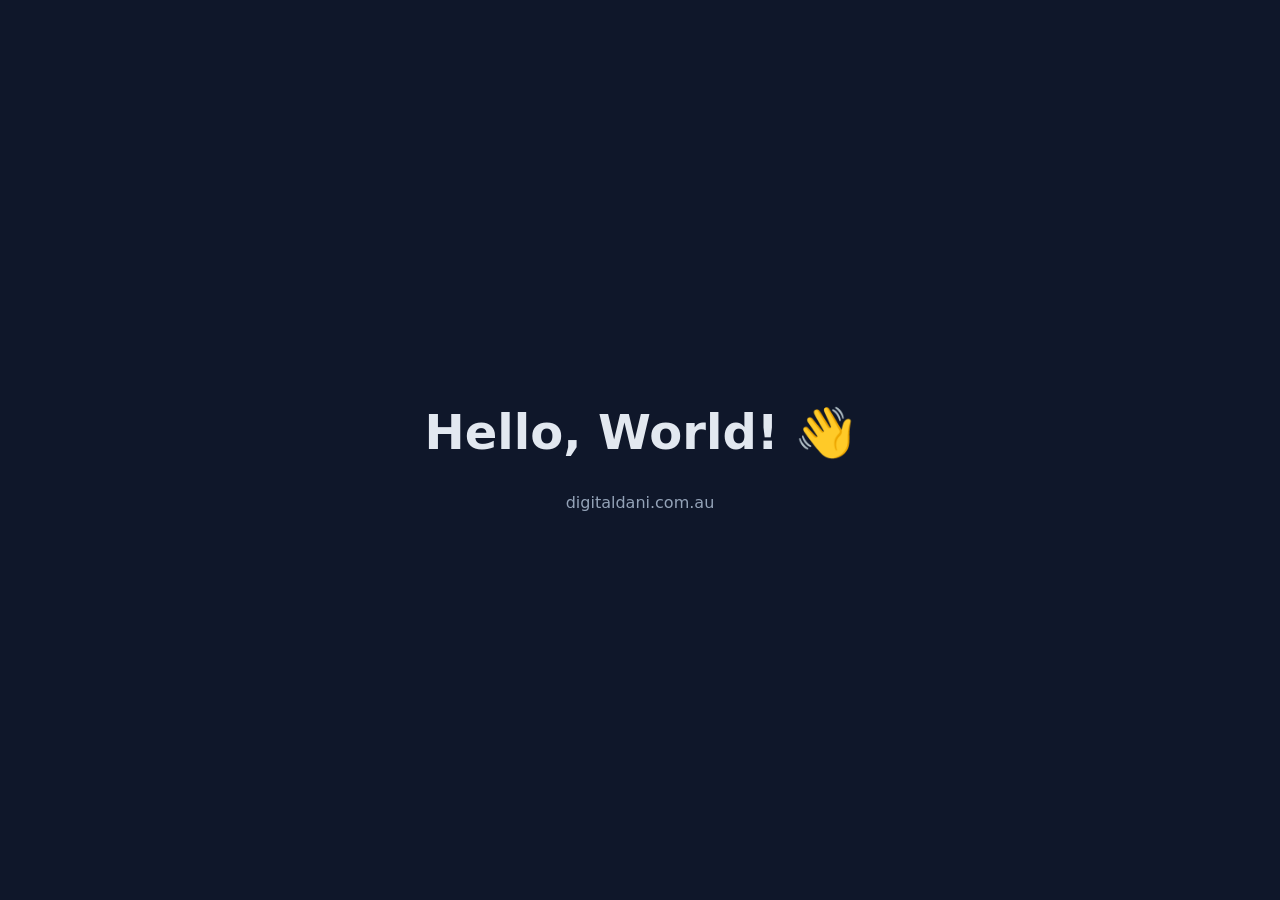
==== index.html @ 33b0941a "Add hello world landing page" ====
<!DOCTYPE html>
<html lang="en">
<head>
  <meta charset="UTF-8">
  <meta name="viewport" content="width=device-width, initial-scale=1.0">
  <title>Digital Dani</title>
  <style>
    body {
      margin: 0;
      min-height: 100vh;
      display: flex;
      align-items: center;
      justify-content: center;
      font-family: system-ui, sans-serif;
      background: #0f172a;
      color: #e2e8f0;
    }
    h1 { font-size: 3rem; }
    p { color: #94a3b8; }
  </style>
</head>
<body>
  <main style="text-align:center;">
    <h1>Hello, World! 👋</h1>
    <p>digitaldani.com.au</p>
  </main>
</body>
</html>
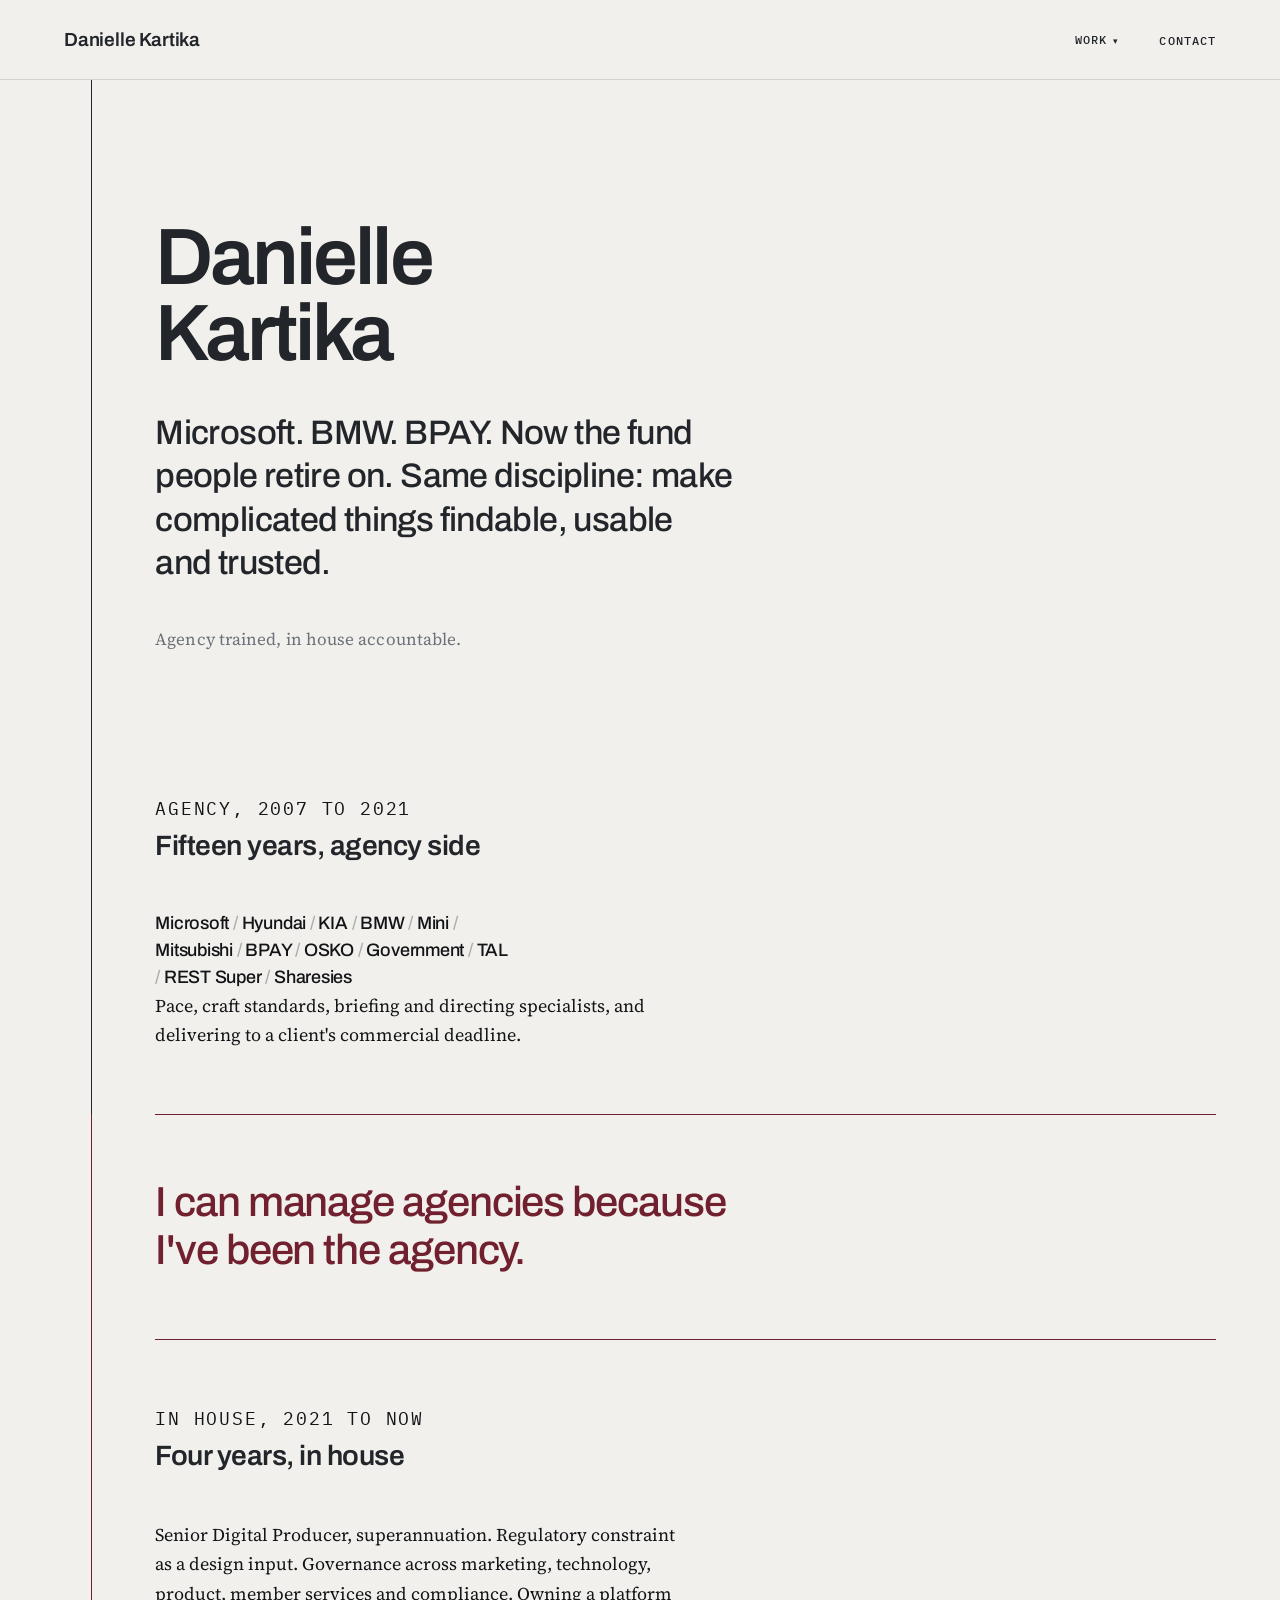
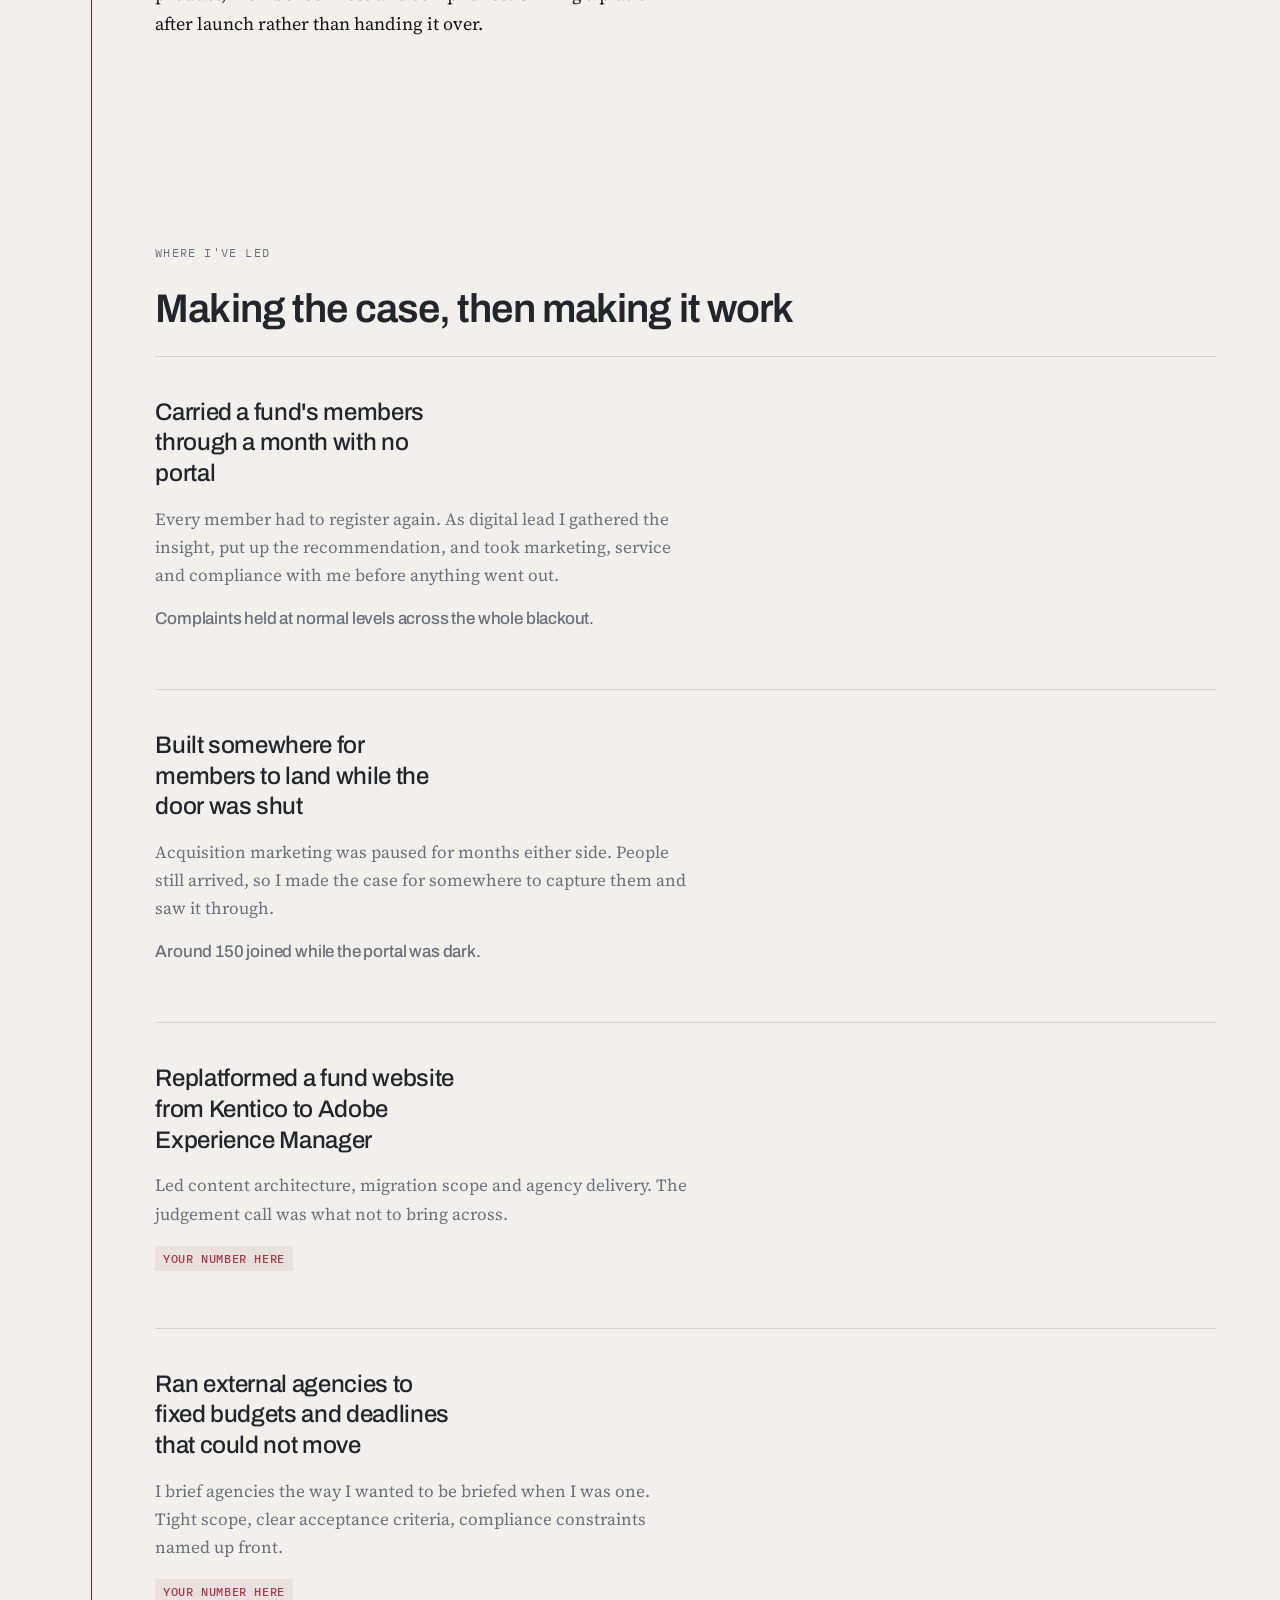
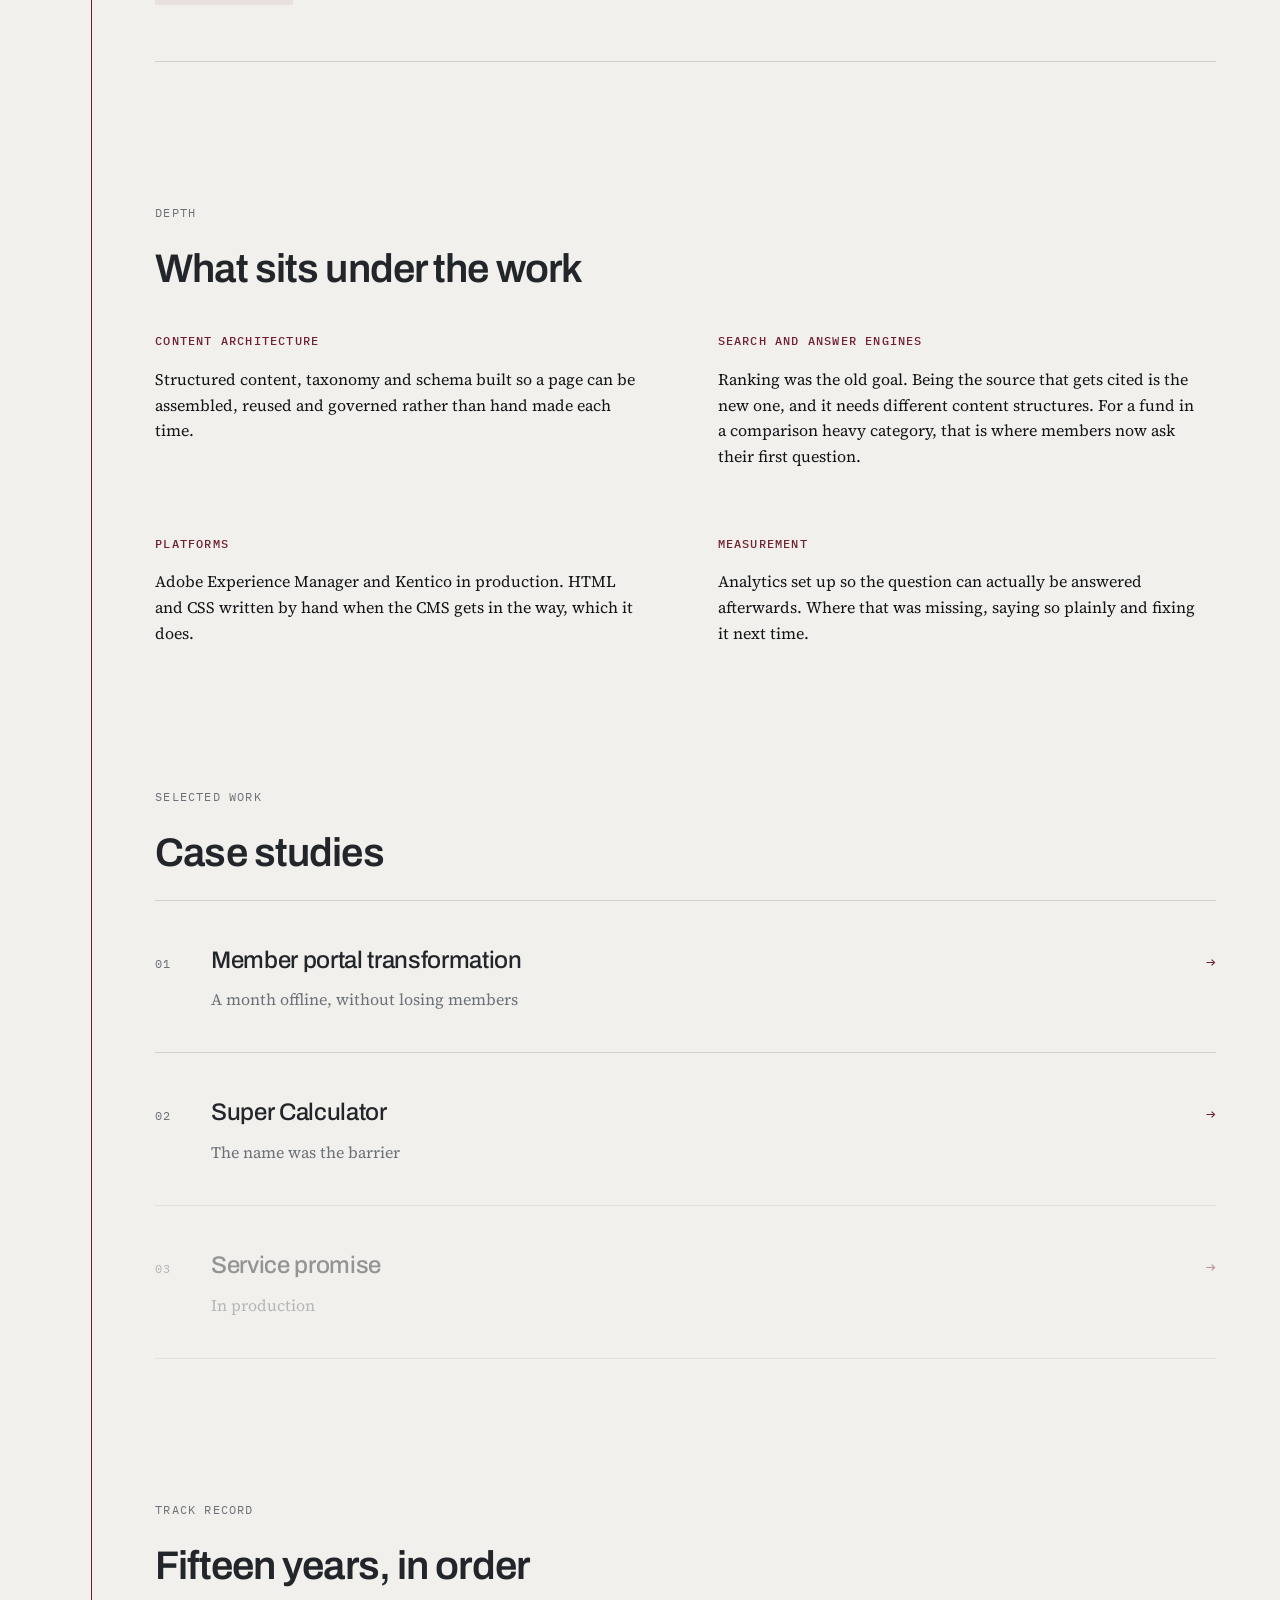
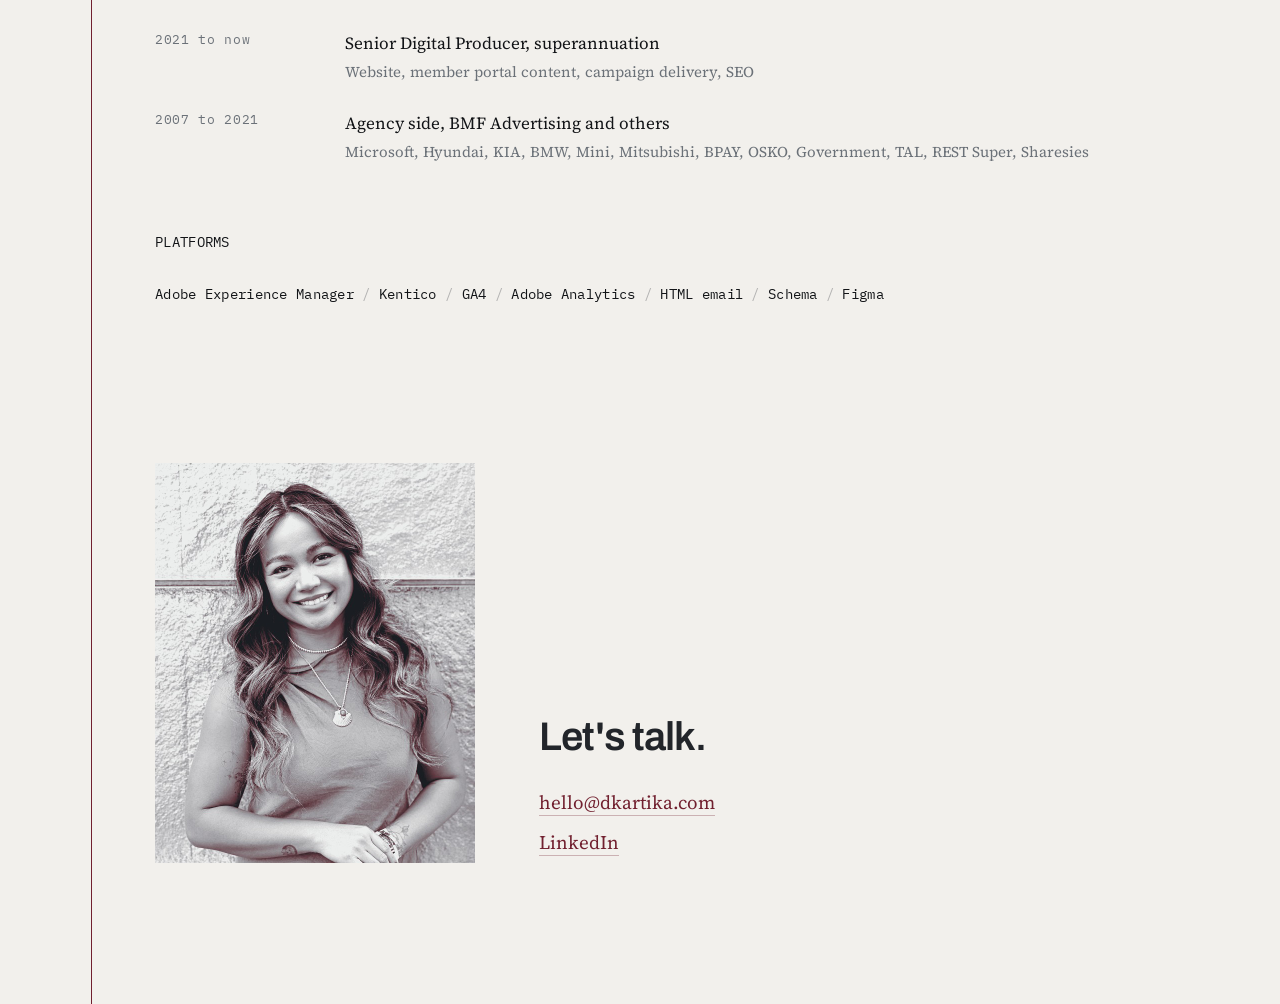
==== commit b9c4d86e: "Add portfolio homepage and Super Calculator case study" ====
--- a/index.html
+++ b/index.html
@@ -1,28 +1,186 @@
 <!DOCTYPE html>
-<html lang="en">
+<html lang="en-AU">
 <head>
-  <meta charset="UTF-8">
-  <meta name="viewport" content="width=device-width, initial-scale=1.0">
-  <title>Digital Dani</title>
-  <style>
-    body {
-      margin: 0;
-      min-height: 100vh;
-      display: flex;
-      align-items: center;
-      justify-content: center;
-      font-family: system-ui, sans-serif;
-      background: #0f172a;
-      color: #e2e8f0;
-    }
-    h1 { font-size: 3rem; }
-    p { color: #94a3b8; }
-  </style>
+<meta charset="utf-8">
+<meta name="viewport" content="width=device-width, initial-scale=1">
+<title>Danielle Kartika, Digital Product and Experience</title>
+<meta name="description" content="Fifteen years agency side for global brands. Four years in house inside a regulated superannuation fund.">
+<link rel="preconnect" href="https://fonts.googleapis.com">
+<link rel="preconnect" href="https://fonts.gstatic.com" crossorigin>
+<link href="https://fonts.googleapis.com/css2?family=Archivo:wght@400;500;600&family=Source+Serif+4:opsz,wght@8..60,400;8..60,600&family=IBM+Plex+Mono:wght@400;500&display=swap" rel="stylesheet">
+<link rel="stylesheet" href="styles.css">
 </head>
 <body>
-  <main style="text-align:center;">
-    <h1>Hello, World! 👋</h1>
-    <p>digitaldani.com.au</p>
-  </main>
+<a class="skip" href="#main">Skip to content</a>
+
+<header>
+  <div class="hdr">
+    <a class="wordmark" href="/">Danielle Kartika</a>
+    <nav aria-label="Main">
+      <ul>
+        <li class="menu-wrap">
+          <button class="navbtn" id="workbtn" aria-expanded="false" aria-controls="workmenu">Work</button>
+          <ul class="menu" id="workmenu" aria-labelledby="workbtn">
+            <li><a href="#">Member portal transformation<small>A month offline</small></a></li>
+            <li><a href="calculator.html">Super Calculator<small>Case study</small></a></li>
+          </ul>
+        </li>
+        <li><a class="navlink" href="#contact">Contact</a></li>
+      </ul>
+    </nav>
+  </div>
+</header>
+
+<main id="main">
+<div class="wrap">
+  <div class="spine" aria-hidden="true"></div>
+
+  <!-- HERO -->
+  <section id="hero" style="padding-top:clamp(64px,11vw,140px)">
+    <div class="col">
+      <h1>Danielle<br>Kartika</h1>
+      <p class="thesis">Microsoft. BMW. BPAY. Now the fund people retire on. Same discipline: make complicated things findable, usable and trusted.</p>
+      <p class="sub">Agency trained, in house accountable.</p>
+    </div>
+  </section>
+
+  <!-- CREDENTIAL -->
+  <section>
+    <div class="col">
+      <div class="band">
+        <p class="eyebrow">Agency, 2007 to 2021</p>
+        <h3>Fifteen years, agency side</h3>
+        <p class="brands">Microsoft <span>/</span> Hyundai <span>/</span> KIA <span>/</span> BMW <span>/</span> Mini <span>/</span> Mitsubishi <span>/</span> BPAY <span>/</span> OSKO <span>/</span> Government <span>/</span> TAL <span>/</span> REST Super <span>/</span> Sharesies</p>
+        <p>Pace, craft standards, briefing and directing specialists, and delivering to a client's commercial deadline.</p>
+      </div>
+
+      <div class="pivot" id="pivot">
+        <p>I can manage agencies because I've been the agency.</p>
+      </div>
+
+      <div class="band">
+        <p class="eyebrow">In house, 2021 to now</p>
+        <h3>Four years, in house</h3>
+        <p>Senior Digital Producer, superannuation. Regulatory constraint as a design input. Governance across marketing, technology, product, member services and compliance. Owning a platform after launch rather than handing it over.</p>
+      </div>
+    </div>
+  </section>
+
+  <!-- OWNED -->
+  <section>
+    <div class="col">
+      <p class="eyebrow">Where I've led</p>
+      <h2>Making the case, then making it work</h2>
+
+      <div class="owned-item">
+        <h3>Carried a fund's members through a month with no portal</h3>
+        <p>Every member had to register again. As digital lead I gathered the insight, put up the recommendation, and took marketing, service and compliance with me before anything went out.</p>
+        <p class="outcome">Complaints held at normal levels across the whole blackout.</p>
+      </div>
+
+      <div class="owned-item">
+        <h3>Built somewhere for members to land while the door was shut</h3>
+        <p>Acquisition marketing was paused for months either side. People still arrived, so I made the case for somewhere to capture them and saw it through.</p>
+        <p class="outcome">Around 150 joined while the portal was dark.</p>
+      </div>
+
+      <div class="owned-item">
+        <h3>Replatformed a fund website from Kentico to Adobe Experience Manager</h3>
+        <p>Led content architecture, migration scope and agency delivery. The judgement call was what not to bring across.</p>
+        <p class="outcome"><span class="todo">Your number here</span></p>
+      </div>
+
+      <div class="owned-item">
+        <h3>Ran external agencies to fixed budgets and deadlines that could not move</h3>
+        <p>I brief agencies the way I wanted to be briefed when I was one. Tight scope, clear acceptance criteria, compliance constraints named up front.</p>
+        <p class="outcome"><span class="todo">Your number here</span></p>
+      </div>
+    </div>
+  </section>
+
+  <!-- DEPTH -->
+  <section>
+    <div class="col">
+      <p class="eyebrow">Depth</p>
+      <h2>What sits under the work</h2>
+      <div class="depth">
+        <div>
+          <h3>Content architecture</h3>
+          <p>Structured content, taxonomy and schema built so a page can be assembled, reused and governed rather than hand made each time.</p>
+        </div>
+        <div>
+          <h3>Search and answer engines</h3>
+          <p>Ranking was the old goal. Being the source that gets cited is the new one, and it needs different content structures. For a fund in a comparison heavy category, that is where members now ask their first question.</p>
+        </div>
+        <div>
+          <h3>Platforms</h3>
+          <p>Adobe Experience Manager and Kentico in production. HTML and CSS written by hand when the CMS gets in the way, which it does.</p>
+        </div>
+        <div>
+          <h3>Measurement</h3>
+          <p>Analytics set up so the question can actually be answered afterwards. Where that was missing, saying so plainly and fixing it next time.</p>
+        </div>
+      </div>
+    </div>
+  </section>
+
+  <!-- WORK -->
+  <section>
+    <div class="col">
+      <p class="eyebrow">Selected work</p>
+      <h2>Case studies</h2>
+      <a class="work-row" href="#">
+        <span class="n">01</span>
+        <span class="t"><strong>Member portal transformation</strong><em>A month offline, without losing members</em></span>
+        <span class="arw">&rarr;</span>
+      </a>
+      <a class="work-row" href="calculator.html">
+        <span class="n">02</span>
+        <span class="t"><strong>Super Calculator</strong><em>The name was the barrier</em></span>
+        <span class="arw">&rarr;</span>
+      </a>
+      <a class="work-row soon" href="#">
+        <span class="n">03</span>
+        <span class="t"><strong>Service promise</strong><em>In production</em></span>
+        <span class="arw">&rarr;</span>
+      </a>
+    </div>
+  </section>
+
+  <!-- RECORD -->
+  <section>
+    <div class="col">
+      <p class="eyebrow">Track record</p>
+      <h2>Fifteen years, in order</h2>
+      <dl class="rec">
+        <dt>2021 to now</dt>
+        <dd>Senior Digital Producer, superannuation<span>Website, member portal content, campaign delivery, SEO</span></dd>
+        <dt>2007 to 2021</dt>
+        <dd>Agency side, BMF Advertising and others<span>Microsoft, Hyundai, KIA, BMW, Mini, Mitsubishi, BPAY, OSKO, Government, TAL, REST Super, Sharesies</span></dd>
+      </dl>
+      <div class="platforms">
+        <p class="eyebrow">Platforms</p>
+        <p>Adobe Experience Manager <span>/</span> Kentico <span>/</span> GA4 <span>/</span> Adobe Analytics <span>/</span> HTML email <span>/</span> Schema <span>/</span> Figma</p>
+      </div>
+    </div>
+  </section>
+
+  <!-- CONTACT -->
+  <section id="contact">
+    <div class="col contact">
+      <img src="assets/portrait-duotone.jpg" alt="Danielle Kartika" width="320" height="400">
+      <div class="txt">
+        <h2>Let's talk.</h2>
+        <ul>
+          <li><a href="mailto:hello@dkartika.com">hello@dkartika.com</a></li>
+          <li><a href="#">LinkedIn</a></li>
+        </ul>
+      </div>
+    </div>
+  </section>
+</div>
+</main>
+
+<script src="menu.js"></script>
 </body>
 </html>
--- a/styles.css
+++ b/styles.css
@@ -0,0 +1,397 @@
+:root{
+  --graphite:#22252A;
+  --paper:#F2F0EC;
+  --ink:#121417;
+  --mist:#6B7178;
+  --oxblood:#71202F;
+  --oxblood-light:#A8394B;
+
+  --display:'Archivo',system-ui,sans-serif;
+  --body:'Source Serif 4',Georgia,serif;
+  --utility:'IBM Plex Mono',ui-monospace,monospace;
+
+  --s1:4px; --s2:8px; --s3:16px; --s4:24px;
+  --s5:40px; --s6:64px; --s7:96px; --s8:160px;
+
+  --spine-x:clamp(16px,4vw,72px);
+}
+
+*{box-sizing:border-box}
+html{-webkit-text-size-adjust:100%}
+body{
+  margin:0;
+  background:var(--paper);
+  color:var(--ink);
+  font-family:var(--body);
+  font-size:16px;
+  line-height:1.65;
+  font-synthesis-weight:none;
+}
+
+.wrap{max-width:1200px;margin:0 auto;padding:0 var(--s4);position:relative}
+
+/* ---------- spine ---------- */
+.spine{
+  position:absolute;
+  left:var(--spine-x);
+  top:0;
+  bottom:0;
+  width:1px;
+  background:linear-gradient(
+    to bottom,
+    var(--graphite) 0%,
+    var(--graphite) var(--pivot,42%),
+    var(--oxblood) var(--pivot,42%),
+    var(--oxblood) 100%
+  );
+}
+@media (max-width:899px){ .spine{left:var(--s3)} }
+
+.col{margin-left:calc(var(--spine-x) + var(--s5))}
+@media (max-width:899px){ .col{margin-left:calc(var(--s3) + var(--s4))} }
+
+/* ---------- header ---------- */
+header{
+  border-bottom:1px solid rgba(34,37,42,.14);
+  background:var(--paper);
+}
+.hdr{
+  max-width:1200px;margin:0 auto;padding:var(--s4);
+  display:flex;align-items:center;justify-content:space-between;gap:var(--s4);
+}
+.wordmark{
+  font-family:var(--display);font-weight:600;font-size:19px;
+  letter-spacing:-.01em;color:var(--graphite);text-decoration:none;
+}
+nav ul{list-style:none;display:flex;gap:var(--s5);margin:0;padding:0;align-items:center}
+.navlink,.navbtn{
+  font-family:var(--utility);font-size:12px;letter-spacing:.09em;
+  text-transform:uppercase;color:var(--graphite);text-decoration:none;
+  background:none;border:0;padding:var(--s2) 0;cursor:pointer;
+  font-weight:500;
+}
+.navlink:hover,.navbtn:hover{color:var(--oxblood)}
+.navbtn::after{content:' \25BE';font-size:9px}
+.menu-wrap{position:relative}
+.menu{
+  position:absolute;top:calc(100% + 12px);right:0;min-width:290px;
+  background:var(--paper);border:1px solid rgba(34,37,42,.18);
+  list-style:none;margin:0;padding:var(--s2) 0;display:none;z-index:20;
+}
+.menu[data-open="true"]{display:block}
+.menu a{
+  display:block;padding:var(--s3) var(--s4);text-decoration:none;
+  color:var(--ink);font-size:15px;line-height:1.35;
+}
+.menu a small{display:block;font-family:var(--utility);font-size:11px;
+  letter-spacing:.06em;color:var(--mist);margin-top:5px;text-transform:uppercase}
+.menu a:hover{background:rgba(113,32,47,.06);color:var(--oxblood)}
+
+/* ---------- type ---------- */
+.eyebrow{
+  font-family:var(--utility);font-size:12px;letter-spacing:.1em;
+  text-transform:uppercase;color:var(--mist);margin:0 0 var(--s4);
+}
+h1{
+  font-family:var(--display);font-weight:600;
+  font-size:clamp(44px,8.2vw,80px);line-height:.94;letter-spacing:-.035em;
+  margin:0 0 var(--s5);color:var(--graphite);
+}
+h2{
+  font-family:var(--display);font-weight:600;
+  font-size:clamp(28px,3.6vw,40px);line-height:1.12;letter-spacing:-.022em;
+  margin:0 0 var(--s4);color:var(--graphite);
+}
+.thesis{
+  font-family:var(--display);font-weight:500;
+  font-size:clamp(24px,3.1vw,34px);line-height:1.28;letter-spacing:-.018em;
+  margin:0 0 var(--s5);max-width:17em;color:var(--graphite);
+}
+.sub{font-size:17px;color:var(--mist);margin:0;letter-spacing:.005em}
+p{max-width:60ch}
+section{padding:clamp(64px,11vw,160px) 0 0}
+
+/* ---------- credential ---------- */
+.band{margin-bottom:var(--s6)}
+.band h3{
+  font-family:var(--display);font-weight:600;font-size:clamp(22px,2.5vw,28px);
+  letter-spacing:-.018em;margin:0 0 var(--s5);color:var(--graphite);
+}
+.brands{
+  font-family:var(--display);font-weight:500;
+  font-size:clamp(19px,2.3vw,27px);line-height:1.5;letter-spacing:-.012em;
+  color:var(--graphite);margin:0 0 var(--s5);max-width:20em;
+}
+.brands span{color:rgba(34,37,42,.34);padding:0}
+.band p{font-size:18px;color:var(--ink);margin:0}
+
+.pivot{
+  border-top:1px solid var(--oxblood);
+  border-bottom:1px solid var(--oxblood);
+  padding:var(--s6) 0;margin:var(--s6) 0;
+}
+.pivot p{
+  font-family:var(--display);font-weight:500;
+  font-size:clamp(26px,3.9vw,42px);line-height:1.14;letter-spacing:-.026em;
+  color:var(--oxblood);margin:0;max-width:14em;
+}
+
+/* ---------- owned ---------- */
+.owned-item{
+  border-top:1px solid rgba(34,37,42,.16);
+  padding:var(--s5) 0;
+}
+.owned-item:last-child{border-bottom:1px solid rgba(34,37,42,.16)}
+.owned-item h3{
+  font-family:var(--display);font-weight:500;font-size:clamp(19px,2.1vw,24px);
+  line-height:1.28;letter-spacing:-.014em;margin:0 0 var(--s3);max-width:22ch;
+  color:var(--graphite);
+}
+.owned-item p{margin:0 0 var(--s3);color:var(--mist);font-size:17px}
+.outcome{
+  font-family:var(--display);font-weight:500;font-size:clamp(17px,1.9vw,21px);
+  color:var(--oxblood);letter-spacing:-.01em;
+}
+.todo{
+  font-family:var(--utility);font-size:12px;letter-spacing:.05em;
+  color:var(--oxblood-light);background:rgba(113,32,47,.07);
+  padding:3px 8px;display:inline-block;text-transform:uppercase;
+}
+
+/* ---------- depth ---------- */
+.depth{display:grid;grid-template-columns:1fr 1fr;gap:var(--s6) var(--s6);margin-top:var(--s5)}
+.depth h3{
+  font-family:var(--utility);font-size:12px;letter-spacing:.1em;
+  text-transform:uppercase;color:var(--oxblood);margin:0 0 var(--s3);font-weight:500;
+}
+.depth p{font-size:16px;line-height:1.6;margin:0;color:var(--ink)}
+@media (max-width:759px){ .depth{grid-template-columns:1fr;gap:var(--s5)} }
+
+/* ---------- work ---------- */
+.work-row{
+  display:flex;align-items:baseline;gap:var(--s5);
+  border-top:1px solid rgba(34,37,42,.16);
+  padding:var(--s5) 0;text-decoration:none;color:inherit;
+  transition:background .18s ease,padding-left .18s ease;
+}
+.work-row:last-of-type{border-bottom:1px solid rgba(34,37,42,.16)}
+.work-row:hover{background:rgba(113,32,47,.045);padding-left:var(--s3)}
+.work-row .n{font-family:var(--utility);font-size:12px;color:var(--mist);letter-spacing:.08em}
+.work-row .t{flex:1}
+.work-row .t strong{
+  display:block;font-family:var(--display);font-weight:500;
+  font-size:clamp(19px,2.1vw,24px);letter-spacing:-.014em;color:var(--graphite);
+}
+.work-row .t em{display:block;font-style:normal;color:var(--mist);font-size:16px;margin-top:6px}
+.work-row .arw{font-family:var(--utility);color:var(--oxblood)}
+.work-row.soon{pointer-events:none;opacity:.45}
+
+/* ---------- record ---------- */
+.rec{display:grid;grid-template-columns:150px 1fr;gap:var(--s4) var(--s5);margin-top:var(--s5)}
+.rec dt{font-family:var(--utility);font-size:13px;color:var(--mist);letter-spacing:.05em}
+.rec dd{margin:0;font-size:17px}
+.rec dd span{display:block;color:var(--mist);font-size:15px;margin-top:3px}
+@media (max-width:759px){
+  .rec{grid-template-columns:1fr;gap:var(--s2)}
+  .rec dt{margin-top:var(--s4)}
+}
+.platforms{margin-top:var(--s6)}
+.platforms p{
+  font-family:var(--utility);font-size:14px;line-height:2;color:var(--ink);
+  max-width:none;letter-spacing:.02em;
+}
+.platforms span{color:rgba(34,37,42,.3);padding:0}
+
+/* ---------- contact ---------- */
+.contact{display:flex;gap:var(--s6);align-items:flex-end;flex-wrap:wrap;
+  padding-bottom:clamp(64px,11vw,160px)}
+.contact img{width:320px;height:400px;object-fit:cover;display:block;background:#ddd}
+.contact .txt h2{margin-bottom:var(--s4)}
+.contact a{color:var(--oxblood);text-decoration:none;border-bottom:1px solid rgba(113,32,47,.3)}
+.contact a:hover{border-bottom-color:var(--oxblood)}
+.contact ul{list-style:none;padding:0;margin:0;font-size:19px;line-height:2.1}
+@media (max-width:759px){
+  .contact img{width:100%;height:auto;aspect-ratio:4/5;max-width:420px}
+}
+
+a:focus-visible,button:focus-visible{outline:2px solid var(--oxblood);outline-offset:3px}
+.skip{position:absolute;left:-9999px}
+.skip:focus{left:var(--s4);top:var(--s4);position:fixed;background:var(--graphite);
+  color:var(--paper);padding:var(--s3) var(--s4);z-index:99;text-decoration:none}
+@media (prefers-reduced-motion:reduce){*{transition:none!important;animation:none!important}}
+
+/* ---------- case study ---------- */
+.cs-hero{padding-top:clamp(48px,8vw,110px)}
+.cs-back{font-family:var(--utility);font-size:12px;letter-spacing:.09em;
+  text-transform:uppercase;color:var(--mist);text-decoration:none}
+.cs-back:hover{color:var(--oxblood)}
+.standfirst{font-size:clamp(19px,2.2vw,23px);line-height:1.55;max-width:34ch;margin:0 0 var(--s4)}
+.device-block{display:flex;gap:clamp(32px,6vw,96px);align-items:center;flex-wrap:wrap;margin-top:var(--s6)}
+.device-block img{width:min(300px,72vw);height:auto;display:block;
+  filter:drop-shadow(0 24px 48px rgba(18,20,23,.16))}
+.device-note{flex:1;min-width:260px}
+.btn{
+  display:inline-block;font-family:var(--utility);font-size:12px;
+  letter-spacing:.1em;text-transform:uppercase;text-decoration:none;
+  color:var(--paper);background:var(--graphite);padding:var(--s3) var(--s5);
+  margin-top:var(--s4);transition:background .18s ease;
+}
+.btn:hover{background:var(--oxblood)}
+.stats{display:grid;grid-template-columns:repeat(4,1fr);gap:var(--s5);
+  border-top:1px solid rgba(34,37,42,.16);border-bottom:1px solid rgba(34,37,42,.16);
+  padding:var(--s5) 0;margin-top:var(--s6)}
+.stats .fig{font-family:var(--display);font-weight:600;font-size:clamp(26px,3.4vw,38px);
+  letter-spacing:-.026em;color:var(--graphite);display:block;line-height:1}
+.stats .fig.hl{color:var(--oxblood)}
+.stats .lbl{font-family:var(--utility);font-size:11px;letter-spacing:.07em;
+  text-transform:uppercase;color:var(--mist);display:block;margin-top:var(--s2);line-height:1.5}
+.stats .cap{font-family:var(--utility);font-size:11px;color:var(--oxblood-light);
+  display:block;margin-top:var(--s1)}
+@media (max-width:759px){.stats{grid-template-columns:1fr 1fr;gap:var(--s5) var(--s4)}}
+.placeholder{border:1px dashed rgba(113,32,47,.4);padding:var(--s5);margin-top:var(--s4)}
+.placeholder p{margin:0;color:var(--oxblood);font-family:var(--utility);font-size:13px;max-width:none}
+
+/* ---------- campaign strip ---------- */
+.campaign{margin-top:var(--s5)}
+.campaign img{width:100%;height:auto;display:block;border:1px solid rgba(34,37,42,.14)}
+.campaign figcaption{font-family:var(--utility);font-size:12px;color:var(--mist);
+  margin-top:var(--s3);letter-spacing:.04em}
+.rename{display:grid;grid-template-columns:1fr auto 1fr;gap:var(--s5);align-items:center;
+  margin:var(--s5) 0;max-width:640px}
+.rename .was,.rename .now{font-family:var(--display);font-weight:500;
+  font-size:clamp(19px,2.3vw,26px);letter-spacing:-.016em;line-height:1.2}
+.rename .was{color:var(--mist);text-decoration:line-through;text-decoration-thickness:1px}
+.rename .now{color:var(--oxblood)}
+.rename .arw2{font-family:var(--utility);color:var(--mist)}
+@media (max-width:599px){.rename{grid-template-columns:1fr;gap:var(--s3);text-align:left}}
+.aside{border-left:2px solid var(--oxblood);padding-left:var(--s4);margin-top:var(--s5)}
+.aside p{font-size:17px;color:var(--ink);margin:0}
+
+/* ---------- milestone chart ---------- */
+.loop{margin-top:var(--s6);position:relative}
+
+.msz{
+  display:grid;
+  grid-template-columns:minmax(0,1fr) 92px minmax(0,1fr);
+  align-items:start;
+  padding-bottom:var(--s6);
+}
+.msz:last-child{padding-bottom:0}
+
+/* the rail */
+.rail{grid-column:2;position:relative;align-self:stretch;min-height:60px}
+.rail::before{
+  content:"";position:absolute;left:50%;top:0;bottom:calc(-1 * var(--s6));
+  width:1px;margin-left:-.5px;
+  background:repeating-linear-gradient(to bottom,
+    rgba(34,37,42,.3) 0 5px, transparent 5px 12px);
+}
+.msz:last-child .rail::before{bottom:auto;height:0}
+
+/* numbered marker */
+.mk{
+  position:relative;z-index:2;width:46px;height:46px;margin:0 auto;
+  border-radius:50%;display:flex;align-items:center;justify-content:center;
+  font-family:var(--utility);font-size:13px;font-weight:500;letter-spacing:.04em;
+  background:var(--paper);border:1px solid var(--graphite);color:var(--graphite);
+}
+.msz.insight .mk{background:var(--oxblood);border-color:var(--oxblood);color:var(--paper)}
+.msz.launch .mk,.msz.now .mk{background:var(--graphite);border-color:var(--graphite);color:var(--paper)}
+
+/* connector hook from rail to card */
+.rail::after{
+  content:"";position:absolute;top:22px;width:46px;height:1px;
+  background:rgba(34,37,42,.3);
+}
+.msz.left .rail::after{right:calc(50% + 23px)}
+.msz.right .rail::after{left:calc(50% + 23px)}
+.msz.launch .rail::after,.msz.now .rail::after{display:none}
+
+/* cards */
+.msz .card{max-width:100%;min-width:0}
+.msz.left  .card{grid-column:1;justify-self:end;text-align:right;padding-right:var(--s4)}
+.msz.right .card{grid-column:3;justify-self:start;text-align:left;padding-left:var(--s4)}
+.msz.launch .card,.msz.now .card{
+  grid-column:1 / -1;justify-self:center;text-align:center;
+  padding:var(--s5) 0 0;max-width:min(30em,100%);
+}
+
+.msz .tag{
+  font-family:var(--utility);font-size:11px;letter-spacing:.11em;
+  text-transform:uppercase;display:block;margin-bottom:var(--s2);
+}
+.msz.insight .tag{color:var(--oxblood)}
+.msz.change .tag,.msz.launch .tag,.msz.now .tag{color:var(--mist)}
+
+.msz h3{
+  font-family:var(--display);font-weight:500;
+  font-size:clamp(18px,2.1vw,24px);line-height:1.24;letter-spacing:-.016em;
+  margin:0 0 var(--s3);color:var(--graphite);
+}
+.msz.insight h3{color:var(--oxblood)}
+.msz p{margin:0;font-size:16px;line-height:1.62;color:var(--ink);max-width:none}
+.msz p + p{margin-top:var(--s3)}
+.msz .detail{color:var(--mist);font-size:15px}
+
+.msz.now{padding-top:var(--s5)}
+.msz.now h3{font-size:clamp(21px,2.7vw,29px)}
+
+/* rename device */
+.rename{display:flex;gap:var(--s3);align-items:center;flex-wrap:wrap;margin:var(--s3) 0}
+.msz.left .rename{justify-content:flex-end}
+.rename .was{font-family:var(--display);font-weight:500;font-size:clamp(16px,1.8vw,20px);
+  color:var(--mist);text-decoration:line-through;text-decoration-thickness:1px;letter-spacing:-.014em}
+.rename .arw2{font-family:var(--utility);color:var(--mist);font-size:13px}
+.rename .now2{font-family:var(--display);font-weight:600;font-size:clamp(18px,2.1vw,24px);
+  color:var(--oxblood);letter-spacing:-.016em}
+
+/* campaign figure inside a milestone */
+.loop-figure{margin:var(--s4) 0 0}
+.loop-figure img{width:100%;height:auto;display:block;border:1px solid rgba(34,37,42,.14)}
+.loop-figure figcaption{font-family:var(--utility);font-size:11.5px;color:var(--mist);
+  margin-top:var(--s3);letter-spacing:.03em;line-height:1.6}
+
+.cycle{
+  font-family:var(--utility);font-size:12px;letter-spacing:.09em;text-transform:uppercase;
+  color:var(--mist);border-top:1px solid rgba(34,37,42,.16);
+  margin-top:var(--s6);padding-top:var(--s4);text-align:center;
+}
+
+/* single column below 860 */
+@media (max-width:859px){
+  .msz{grid-template-columns:52px minmax(0,1fr);padding-bottom:var(--s5)}
+  .rail{grid-column:1;grid-row:1;min-height:auto}
+  .rail::before{left:23px;bottom:calc(-1 * var(--s5))}
+  .rail::after{display:none}
+  .mk{width:40px;height:40px;margin:0;font-size:12px}
+  .msz .card,
+  .msz.left .card,.msz.right .card,
+  .msz.launch .card,.msz.now .card{
+    grid-column:2;grid-row:1;justify-self:start;text-align:left;
+    padding:0 0 0 var(--s4);max-width:none;
+  }
+  .msz.left .rename{justify-content:flex-start}
+  .cycle{text-align:left}
+}
+
+/* creative variants */
+.variants{display:grid;gap:var(--s4);margin:var(--s4) 0 0}
+.variants figure{margin:0}
+.variants img{width:100%;height:auto;display:block;border:1px solid rgba(34,37,42,.14)}
+.variants figcaption{font-family:var(--utility);font-size:11px;letter-spacing:.07em;
+  text-transform:uppercase;color:var(--mist);margin-top:var(--s2)}
+
+/* search performance panel */
+.gsc{margin-top:var(--s4);border:1px solid rgba(34,37,42,.16);padding:var(--s4)}
+.gsc-figs{display:grid;grid-template-columns:repeat(4,minmax(0,1fr));gap:var(--s4);
+  margin-bottom:var(--s4);text-align:left}
+.gsc-figs b{font-family:var(--display);font-weight:600;font-size:clamp(18px,2.1vw,24px);
+  letter-spacing:-.02em;color:var(--graphite);display:block;line-height:1}
+.gsc-figs b.up{color:var(--oxblood)}
+.gsc-figs span{font-family:var(--utility);font-size:10.5px;letter-spacing:.07em;
+  text-transform:uppercase;color:var(--mist);display:block;margin-top:6px;line-height:1.4}
+.gsc svg{width:100%;height:auto;display:block}
+.gsc .src{font-family:var(--utility);font-size:10.5px;letter-spacing:.05em;
+  color:var(--mist);margin-top:var(--s3);text-align:left}
+.msz.left .gsc,.msz.left .gsc-figs,.msz.left .gsc .src{text-align:left}
+@media (max-width:599px){.gsc-figs{grid-template-columns:1fr 1fr}}
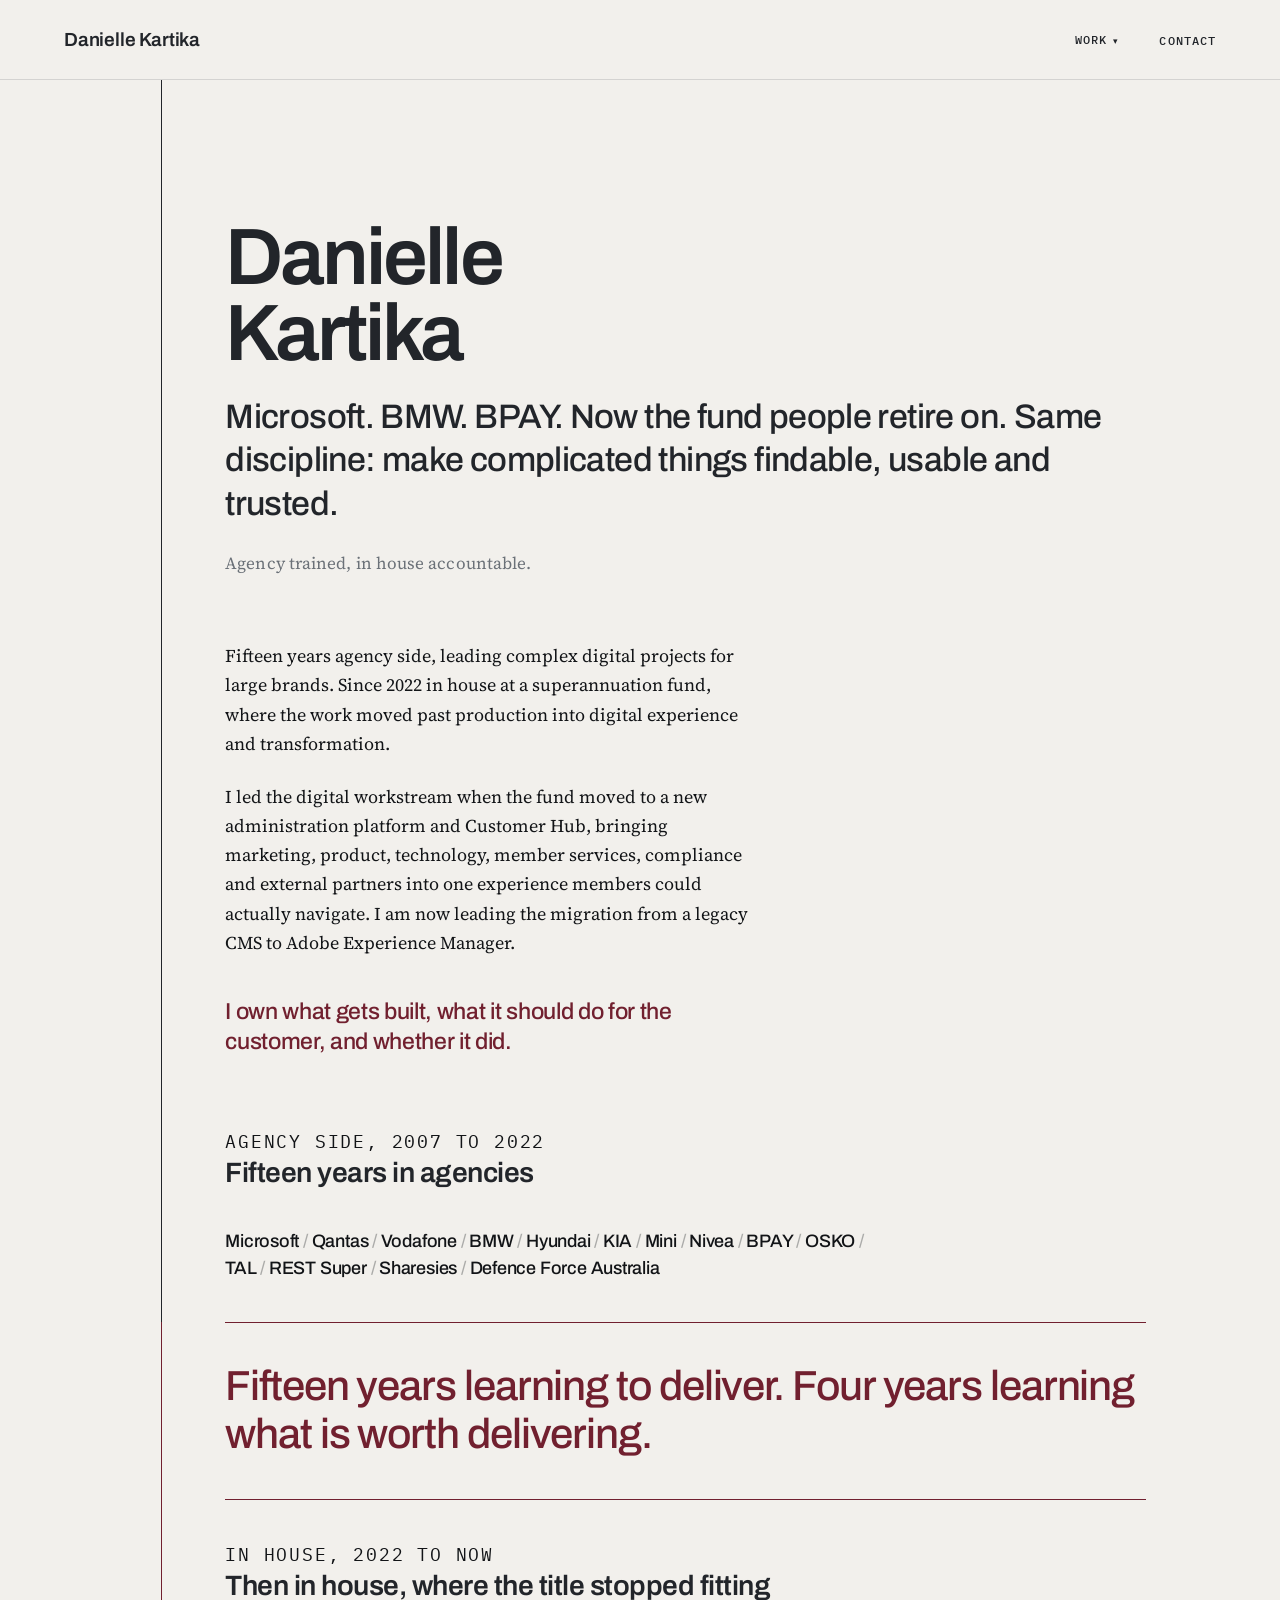
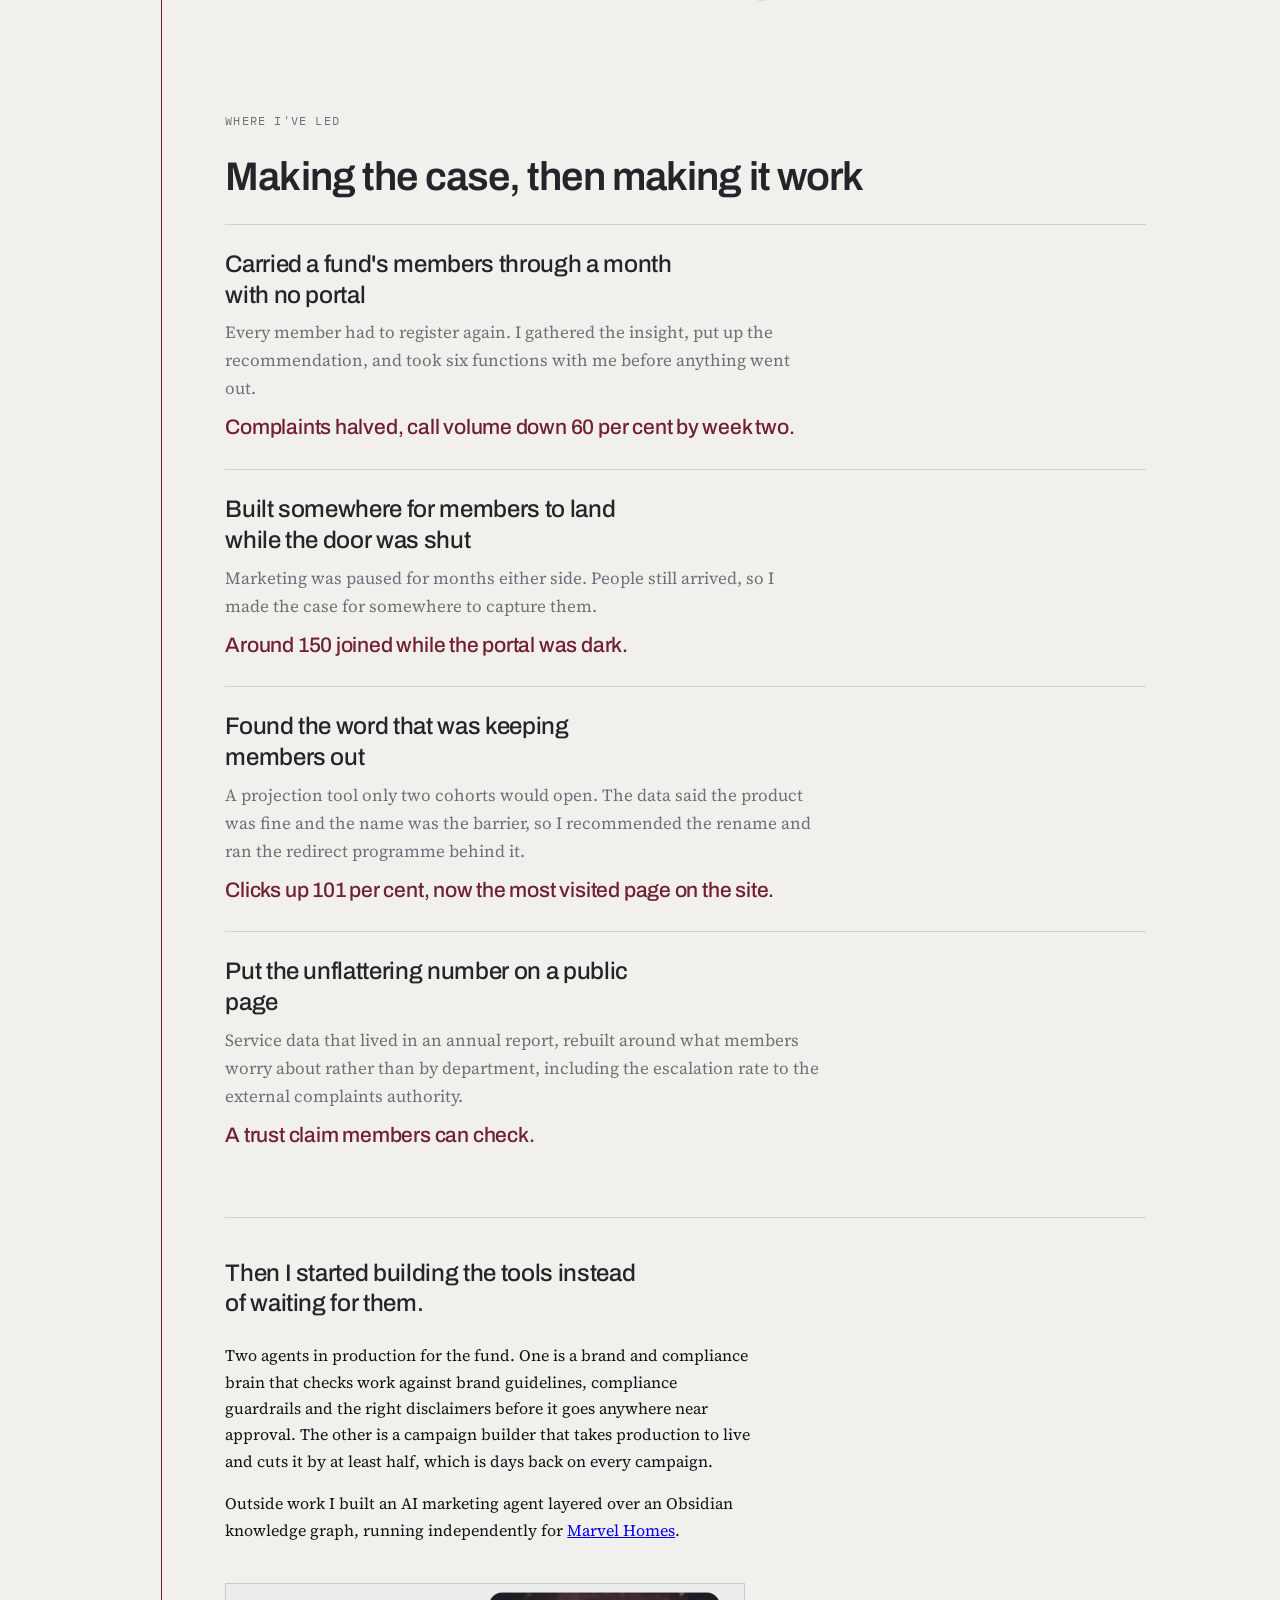
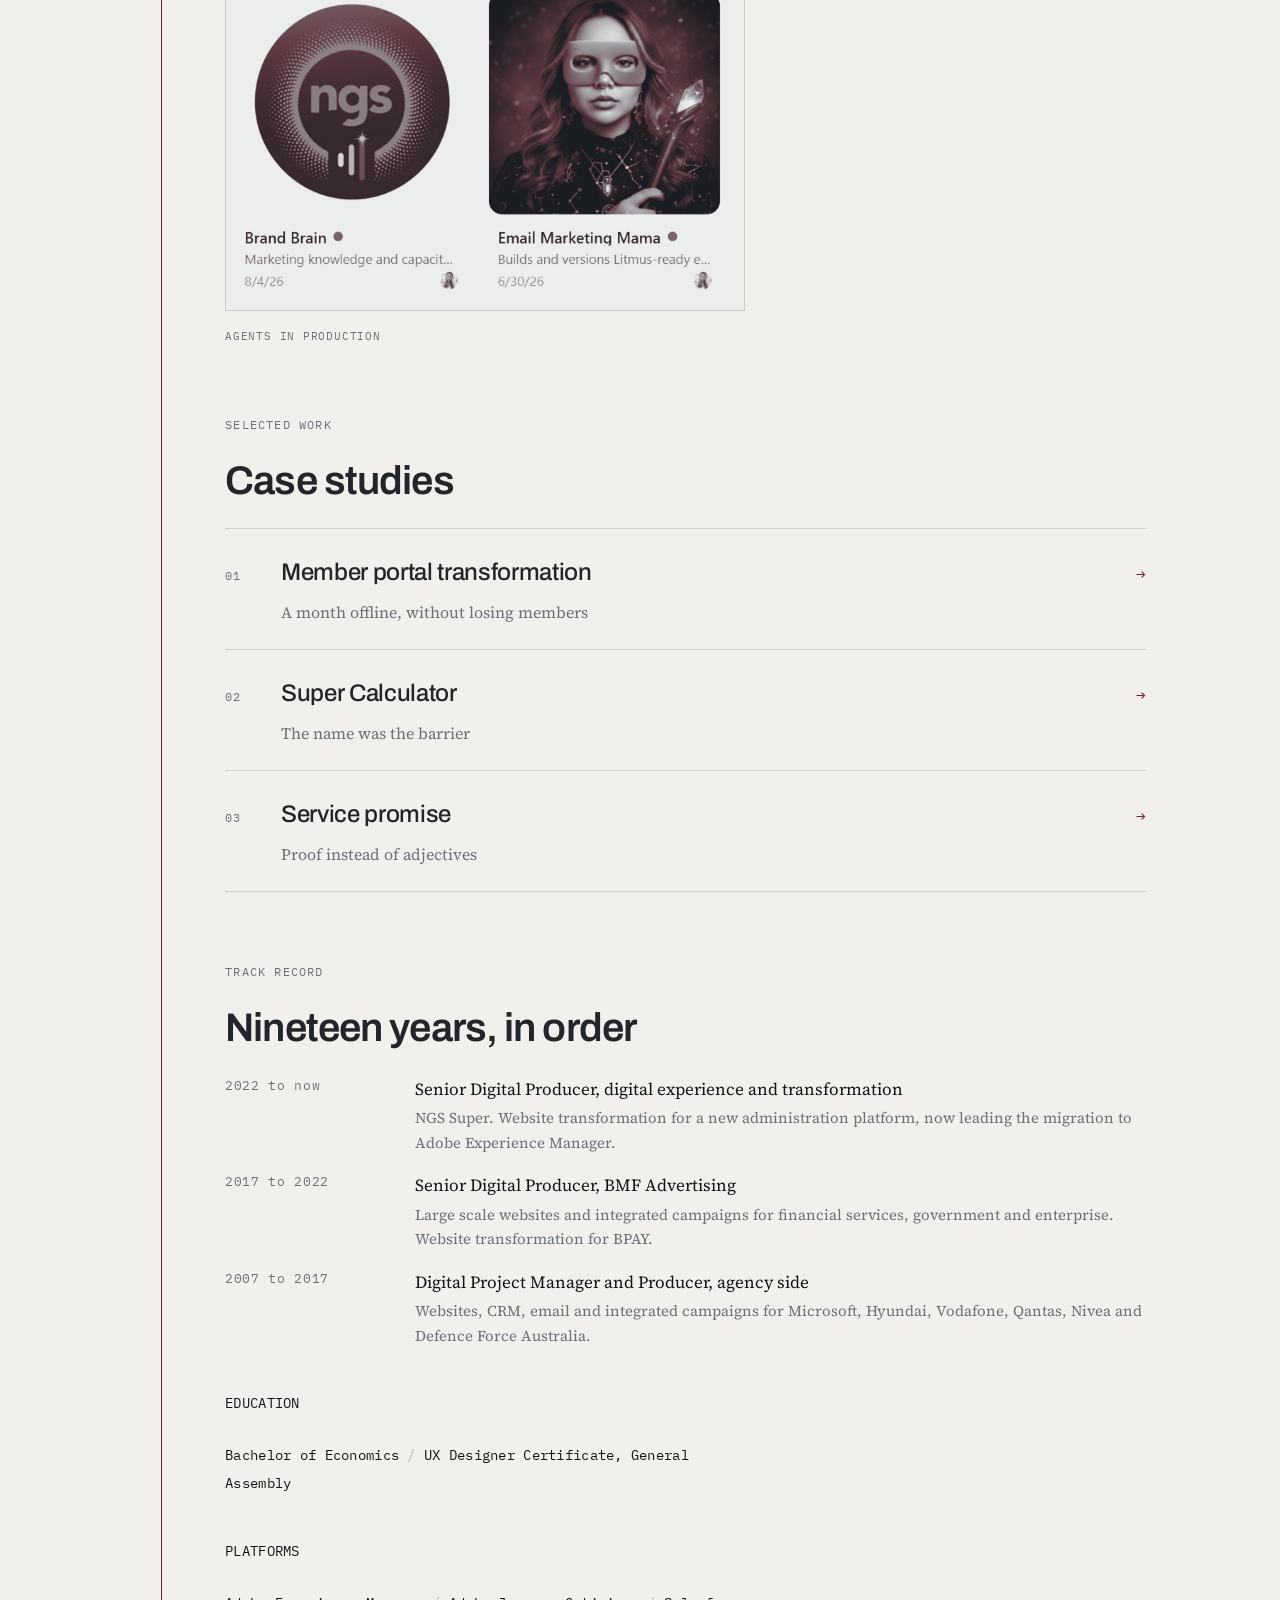
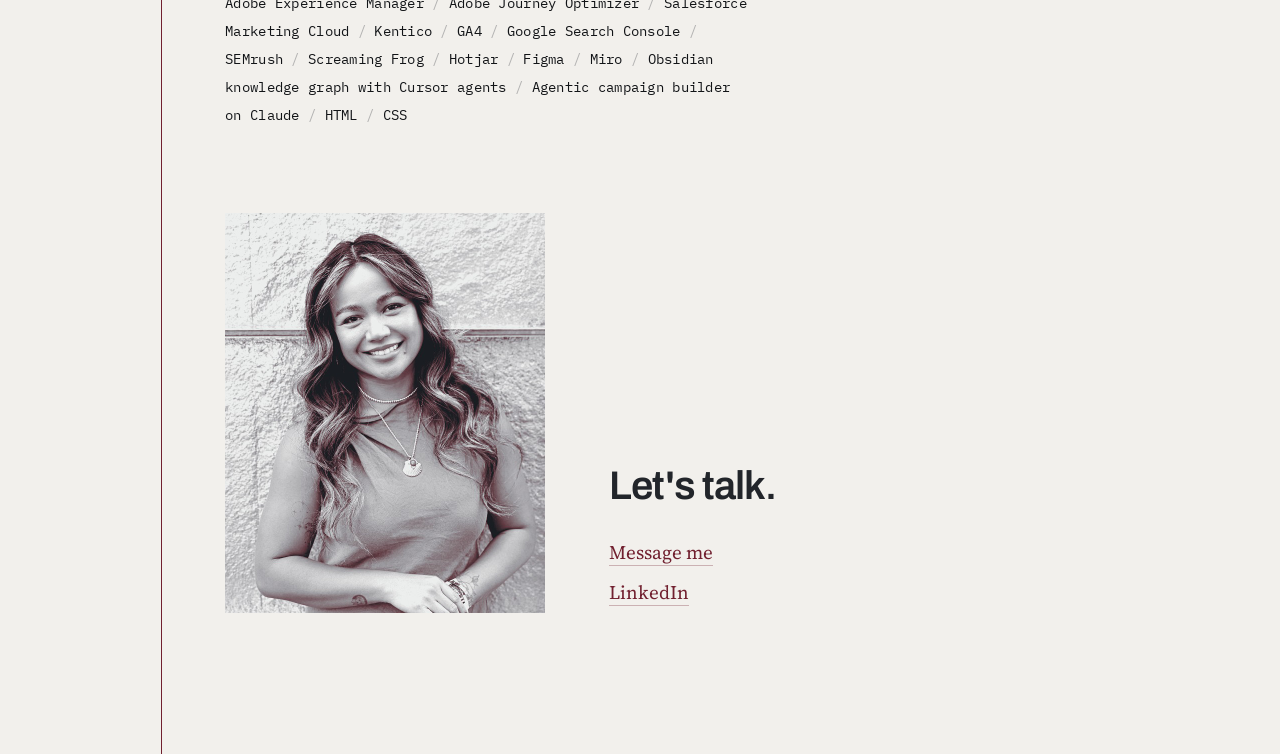
==== commit b1e3a5fe: "Update site and add service promise case study" ====
--- a/index.html
+++ b/index.html
@@ -4,25 +4,36 @@
 <meta charset="utf-8">
 <meta name="viewport" content="width=device-width, initial-scale=1">
 <title>Danielle Kartika, Digital Product and Experience</title>
-<meta name="description" content="Fifteen years agency side for global brands. Four years in house inside a regulated superannuation fund.">
+<meta name="description" content="Danielle Kartika. Fifteen years agency side for global brands, then in house at a superannuation fund leading digital experience and transformation.">
+<meta property="og:type" content="website">
+<meta property="og:title" content="Danielle Kartika, Digital Product and Experience">
+<meta property="og:description" content="Fifteen years agency side for global brands, then in house at a superannuation fund leading digital experience and transformation.">
+<meta property="og:image" content="https://digitaldani.com.au/assets/portrait-duotone.jpg">
+<meta property="og:url" content="https://digitaldani.com.au/">
+<meta name="twitter:card" content="summary_large_image">
+<meta name="twitter:title" content="Danielle Kartika, Digital Product and Experience">
+<meta name="twitter:description" content="Fifteen years agency side for global brands, then in house at a superannuation fund leading digital experience and transformation.">
+<meta name="twitter:image" content="https://digitaldani.com.au/assets/portrait-duotone.jpg">
+<link rel="canonical" href="https://digitaldani.com.au/">
 <link rel="preconnect" href="https://fonts.googleapis.com">
 <link rel="preconnect" href="https://fonts.gstatic.com" crossorigin>
 <link href="https://fonts.googleapis.com/css2?family=Archivo:wght@400;500;600&family=Source+Serif+4:opsz,wght@8..60,400;8..60,600&family=IBM+Plex+Mono:wght@400;500&display=swap" rel="stylesheet">
 <link rel="stylesheet" href="styles.css">
 </head>
-<body>
+<body class="tight">
 <a class="skip" href="#main">Skip to content</a>
 
 <header>
   <div class="hdr">
-    <a class="wordmark" href="/">Danielle Kartika</a>
+    <a class="wordmark" href="index.html">Danielle Kartika</a>
     <nav aria-label="Main">
       <ul>
         <li class="menu-wrap">
           <button class="navbtn" id="workbtn" aria-expanded="false" aria-controls="workmenu">Work</button>
           <ul class="menu" id="workmenu" aria-labelledby="workbtn">
-            <li><a href="#">Member portal transformation<small>A month offline</small></a></li>
-            <li><a href="calculator.html">Super Calculator<small>Case study</small></a></li>
+            <li><a href="transformation.html">Member portal transformation<small>A month offline</small></a></li>
+            <li><a href="calculator.html">Super Calculator<small>The name was the barrier</small></a></li>
+            <li><a href="service-promise.html">Service promise<small>Proof instead of adjectives</small></a></li>
           </ul>
         </li>
         <li><a class="navlink" href="#contact">Contact</a></li>
@@ -41,6 +52,12 @@
       <h1>Danielle<br>Kartika</h1>
       <p class="thesis">Microsoft. BMW. BPAY. Now the fund people retire on. Same discipline: make complicated things findable, usable and trusted.</p>
       <p class="sub">Agency trained, in house accountable.</p>
+
+      <div class="intro">
+        <p>Fifteen years agency side, leading complex digital projects for large brands. Since 2022 in house at a superannuation fund, where the work moved past production into digital experience and transformation.</p>
+        <p>I led the digital workstream when the fund moved to a new administration platform and Customer Hub, bringing marketing, product, technology, member services, compliance and external partners into one experience members could actually navigate. I am now leading the migration from a legacy CMS to Adobe Experience Manager.</p>
+        <p class="kicker">I own what gets built, what it should do for the customer, and whether it did.</p>
+      </div>
     </div>
   </section>
 
@@ -48,20 +65,18 @@
   <section>
     <div class="col">
       <div class="band">
-        <p class="eyebrow">Agency, 2007 to 2021</p>
-        <h3>Fifteen years, agency side</h3>
-        <p class="brands">Microsoft <span>/</span> Hyundai <span>/</span> KIA <span>/</span> BMW <span>/</span> Mini <span>/</span> Mitsubishi <span>/</span> BPAY <span>/</span> OSKO <span>/</span> Government <span>/</span> TAL <span>/</span> REST Super <span>/</span> Sharesies</p>
-        <p>Pace, craft standards, briefing and directing specialists, and delivering to a client's commercial deadline.</p>
+        <p class="eyebrow">Agency side, 2007 to 2022</p>
+        <h2 class="bandhead">Fifteen years in agencies</h2>
+        <p class="brands">Microsoft <span>/</span> Qantas <span>/</span> Vodafone <span>/</span> BMW <span>/</span> Hyundai <span>/</span> KIA <span>/</span> Mini <span>/</span> Nivea <span>/</span> BPAY <span>/</span> OSKO <span>/</span> TAL <span>/</span> REST Super <span>/</span> Sharesies <span>/</span> Defence Force Australia</p>
       </div>
 
       <div class="pivot" id="pivot">
-        <p>I can manage agencies because I've been the agency.</p>
+        <p>Fifteen years learning to deliver. Four years learning what is worth delivering.</p>
       </div>
 
       <div class="band">
-        <p class="eyebrow">In house, 2021 to now</p>
-        <h3>Four years, in house</h3>
-        <p>Senior Digital Producer, superannuation. Regulatory constraint as a design input. Governance across marketing, technology, product, member services and compliance. Owning a platform after launch rather than handing it over.</p>
+        <p class="eyebrow">In house, 2022 to now</p>
+        <h2 class="bandhead">Then in house, where the title stopped fitting</h2>
       </div>
     </div>
   </section>
@@ -74,53 +89,34 @@
 
       <div class="owned-item">
         <h3>Carried a fund's members through a month with no portal</h3>
-        <p>Every member had to register again. As digital lead I gathered the insight, put up the recommendation, and took marketing, service and compliance with me before anything went out.</p>
-        <p class="outcome">Complaints held at normal levels across the whole blackout.</p>
+        <p>Every member had to register again. I gathered the insight, put up the recommendation, and took six functions with me before anything went out. <span class="outcome">Complaints halved, call volume down 60 per cent by week two.</span></p>
       </div>
 
       <div class="owned-item">
         <h3>Built somewhere for members to land while the door was shut</h3>
-        <p>Acquisition marketing was paused for months either side. People still arrived, so I made the case for somewhere to capture them and saw it through.</p>
-        <p class="outcome">Around 150 joined while the portal was dark.</p>
+        <p>Marketing was paused for months either side. People still arrived, so I made the case for somewhere to capture them. <span class="outcome">Around 150 joined while the portal was dark.</span></p>
       </div>
 
       <div class="owned-item">
-        <h3>Replatformed a fund website from Kentico to Adobe Experience Manager</h3>
-        <p>Led content architecture, migration scope and agency delivery. The judgement call was what not to bring across.</p>
-        <p class="outcome"><span class="todo">Your number here</span></p>
+        <h3>Found the word that was keeping members out</h3>
+        <p>A projection tool only two cohorts would open. The data said the product was fine and the name was the barrier, so I recommended the rename and ran the redirect programme behind it. <span class="outcome">Clicks up 101 per cent, now the most visited page on the site.</span></p>
       </div>
 
       <div class="owned-item">
-        <h3>Ran external agencies to fixed budgets and deadlines that could not move</h3>
-        <p>I brief agencies the way I wanted to be briefed when I was one. Tight scope, clear acceptance criteria, compliance constraints named up front.</p>
-        <p class="outcome"><span class="todo">Your number here</span></p>
+        <h3>Put the unflattering number on a public page</h3>
+        <p>Service data that lived in an annual report, rebuilt around what members worry about rather than by department, including the escalation rate to the external complaints authority. <span class="outcome">A trust claim members can check.</span></p>
       </div>
-    </div>
-  </section>
 
-  <!-- DEPTH -->
-  <section>
-    <div class="col">
-      <p class="eyebrow">Depth</p>
-      <h2>What sits under the work</h2>
-      <div class="depth">
-        <div>
-          <h3>Content architecture</h3>
-          <p>Structured content, taxonomy and schema built so a page can be assembled, reused and governed rather than hand made each time.</p>
-        </div>
-        <div>
-          <h3>Search and answer engines</h3>
-          <p>Ranking was the old goal. Being the source that gets cited is the new one, and it needs different content structures. For a fund in a comparison heavy category, that is where members now ask their first question.</p>
-        </div>
-        <div>
-          <h3>Platforms</h3>
-          <p>Adobe Experience Manager and Kentico in production. HTML and CSS written by hand when the CMS gets in the way, which it does.</p>
-        </div>
-        <div>
-          <h3>Measurement</h3>
-          <p>Analytics set up so the question can actually be answered afterwards. Where that was missing, saying so plainly and fixing it next time.</p>
-        </div>
+      <div class="aiblock">
+        <p class="lead">Then I started building the tools instead of waiting for them.</p>
+        <p>Two agents in production for the fund. One is a brand and compliance brain that checks work against brand guidelines, compliance guardrails and the right disclaimers before it goes anywhere near approval. The other is a campaign builder that takes production to live and cuts it by at least half, which is days back on every campaign.</p>
+        <p>Outside work I built an AI marketing agent layered over an Obsidian knowledge graph, running independently for <a href="https://marvelhomes.com.au/" rel="noopener">Marvel Homes</a>.</p>
+        <figure>
+          <img src="assets/agents.jpg" alt="Two custom AI agents in production, a brand and compliance brain and an email campaign builder">
+          <figcaption>Agents in production</figcaption>
+        </figure>
       </div>
+
     </div>
   </section>
 
@@ -129,7 +125,7 @@
     <div class="col">
       <p class="eyebrow">Selected work</p>
       <h2>Case studies</h2>
-      <a class="work-row" href="#">
+      <a class="work-row" href="transformation.html">
         <span class="n">01</span>
         <span class="t"><strong>Member portal transformation</strong><em>A month offline, without losing members</em></span>
         <span class="arw">&rarr;</span>
@@ -139,9 +135,9 @@
         <span class="t"><strong>Super Calculator</strong><em>The name was the barrier</em></span>
         <span class="arw">&rarr;</span>
       </a>
-      <a class="work-row soon" href="#">
+      <a class="work-row" href="service-promise.html">
         <span class="n">03</span>
-        <span class="t"><strong>Service promise</strong><em>In production</em></span>
+        <span class="t"><strong>Service promise</strong><em>Proof instead of adjectives</em></span>
         <span class="arw">&rarr;</span>
       </a>
     </div>
@@ -151,16 +147,23 @@
   <section>
     <div class="col">
       <p class="eyebrow">Track record</p>
-      <h2>Fifteen years, in order</h2>
+      <h2>Nineteen years, in order</h2>
       <dl class="rec">
-        <dt>2021 to now</dt>
-        <dd>Senior Digital Producer, superannuation<span>Website, member portal content, campaign delivery, SEO</span></dd>
-        <dt>2007 to 2021</dt>
-        <dd>Agency side, BMF Advertising and others<span>Microsoft, Hyundai, KIA, BMW, Mini, Mitsubishi, BPAY, OSKO, Government, TAL, REST Super, Sharesies</span></dd>
+        <dt>2022 to now</dt>
+        <dd>Senior Digital Producer, digital experience and transformation<span>NGS Super. Website transformation for a new administration platform, now leading the migration to Adobe Experience Manager.</span></dd>
+        <dt>2017 to 2022</dt>
+        <dd>Senior Digital Producer, BMF Advertising<span>Large scale websites and integrated campaigns for financial services, government and enterprise. Website transformation for BPAY.</span></dd>
+        <dt>2007 to 2017</dt>
+        <dd>Digital Project Manager and Producer, agency side<span>Websites, CRM, email and integrated campaigns for Microsoft, Hyundai, Vodafone, Qantas, Nivea and Defence Force Australia.</span></dd>
       </dl>
+
+      <div class="platforms">
+        <p class="eyebrow">Education</p>
+        <p>Bachelor of Economics <span>/</span> UX Designer Certificate, General Assembly</p>
+      </div>
       <div class="platforms">
         <p class="eyebrow">Platforms</p>
-        <p>Adobe Experience Manager <span>/</span> Kentico <span>/</span> GA4 <span>/</span> Adobe Analytics <span>/</span> HTML email <span>/</span> Schema <span>/</span> Figma</p>
+        <p>Adobe Experience Manager <span>/</span> Adobe Journey Optimizer <span>/</span> Salesforce Marketing Cloud <span>/</span> Kentico <span>/</span> GA4 <span>/</span> Google Search Console <span>/</span> SEMrush <span>/</span> Screaming Frog <span>/</span> Hotjar <span>/</span> Figma <span>/</span> Miro <span>/</span> Obsidian knowledge graph with Cursor agents <span>/</span> Agentic campaign builder on Claude <span>/</span> HTML <span>/</span> CSS</p>
       </div>
     </div>
   </section>
@@ -172,8 +175,8 @@
       <div class="txt">
         <h2>Let's talk.</h2>
         <ul>
-          <li><a href="mailto:hello@dkartika.com">hello@dkartika.com</a></li>
-          <li><a href="#">LinkedIn</a></li>
+          <li><a href="mailto:akj.danielle@gmail.com">Message me</a></li>
+          <li><a href="https://www.linkedin.com/in/danielle-kartika/" rel="noopener">LinkedIn</a></li>
         </ul>
       </div>
     </div>
--- a/styles.css
+++ b/styles.css
@@ -28,7 +28,7 @@
   font-synthesis-weight:none;
 }
 
-.wrap{max-width:1200px;margin:0 auto;padding:0 var(--s4);position:relative}
+.wrap{max-width:1060px;margin:0 auto;padding:0 var(--s4);position:relative}
 
 /* ---------- spine ---------- */
 .spine{
@@ -108,7 +108,7 @@
   margin:0 0 var(--s5);max-width:17em;color:var(--graphite);
 }
 .sub{font-size:17px;color:var(--mist);margin:0;letter-spacing:.005em}
-p{max-width:60ch}
+p{max-width:66ch}
 section{padding:clamp(64px,11vw,160px) 0 0}
 
 /* ---------- credential ---------- */
@@ -225,7 +225,7 @@
 .cs-back{font-family:var(--utility);font-size:12px;letter-spacing:.09em;
   text-transform:uppercase;color:var(--mist);text-decoration:none}
 .cs-back:hover{color:var(--oxblood)}
-.standfirst{font-size:clamp(19px,2.2vw,23px);line-height:1.55;max-width:34ch;margin:0 0 var(--s4)}
+.standfirst{font-size:clamp(19px,2.2vw,23px);line-height:1.55;max-width:40ch;margin:0 0 var(--s4)}
 .device-block{display:flex;gap:clamp(32px,6vw,96px);align-items:center;flex-wrap:wrap;margin-top:var(--s6)}
 .device-block img{width:min(300px,72vw);height:auto;display:block;
   filter:drop-shadow(0 24px 48px rgba(18,20,23,.16))}
@@ -395,3 +395,137 @@
   color:var(--mist);margin-top:var(--s3);text-align:left}
 .msz.left .gsc,.msz.left .gsc-figs,.msz.left .gsc .src{text-align:left}
 @media (max-width:599px){.gsc-figs{grid-template-columns:1fr 1fr}}
+
+/* ---------- case study prose blocks ---------- */
+.clist{list-style:none;padding:0;margin:var(--s5) 0 0;max-width:60ch}
+.clist li{border-top:1px solid rgba(34,37,42,.16);padding:var(--s4) 0;font-size:17px;line-height:1.6}
+.clist li:last-child{border-bottom:1px solid rgba(34,37,42,.16)}
+.clist li b{font-family:var(--display);font-weight:500;font-size:clamp(17px,1.9vw,20px);
+  letter-spacing:-.012em;color:var(--graphite);display:block;margin-bottom:var(--s2)}
+.clist li span{display:block;color:var(--mist);font-size:16px;margin-top:var(--s2)}
+
+.feature{border-top:1px solid var(--oxblood);border-bottom:1px solid var(--oxblood);
+  padding:var(--s6) 0;margin-top:var(--s5)}
+.feature p{max-width:58ch}
+.pull{font-family:var(--display);font-weight:500;
+  font-size:clamp(22px,3.2vw,34px);line-height:1.18;letter-spacing:-.022em;
+  color:var(--oxblood);margin:var(--s5) 0 0;max-width:16em}
+.spike{font-family:var(--display);font-weight:600;font-size:clamp(40px,7vw,84px);
+  line-height:1;letter-spacing:-.04em;color:var(--oxblood);margin:var(--s5) 0;display:block}
+.spike small{display:block;font-family:var(--utility);font-size:12px;font-weight:400;
+  letter-spacing:.09em;text-transform:uppercase;color:var(--mist);margin-top:var(--s3)}
+
+/* ---------- pillars ---------- */
+.pillars{display:grid;grid-template-columns:repeat(3,minmax(0,1fr));gap:var(--s5);margin-top:var(--s5)}
+.pillar{border-top:1px solid var(--graphite);padding-top:var(--s4)}
+.pillar h3{font-family:var(--display);font-weight:500;font-size:clamp(18px,2vw,22px);
+  letter-spacing:-.014em;line-height:1.25;margin:0 0 var(--s2);color:var(--graphite)}
+.pillar .need{font-family:var(--utility);font-size:11px;letter-spacing:.08em;
+  text-transform:uppercase;color:var(--mist);display:block;margin-bottom:var(--s4)}
+.pillar dl{margin:0}
+.pillar dt{font-family:var(--display);font-weight:600;font-size:clamp(24px,3vw,32px);
+  letter-spacing:-.028em;color:var(--oxblood);line-height:1}
+.pillar dd{margin:4px 0 var(--s4);font-family:var(--utility);font-size:11px;
+  letter-spacing:.06em;text-transform:uppercase;color:var(--mist);line-height:1.5}
+.pillar dd:last-child{margin-bottom:0}
+@media (max-width:759px){.pillars{grid-template-columns:1fr;gap:var(--s6)}}
+.period{font-family:var(--utility);font-size:11px;letter-spacing:.05em;color:var(--mist);
+  margin-top:var(--s5)}
+
+/* tighter rhythm for short case studies */
+.tight section{padding-top:clamp(48px,7vw,96px)}
+.tight .cs-hero{padding-top:clamp(40px,6vw,88px)}
+.tight p{max-width:66ch}
+.tight .standfirst{max-width:38ch}
+
+/* ---------- stat cards ---------- */
+.cards{display:grid;grid-template-columns:repeat(4,minmax(0,1fr));gap:var(--s4);margin-top:var(--s5)}
+.cards.three{grid-template-columns:repeat(3,minmax(0,1fr))}
+.statcard{border:1px solid rgba(34,37,42,.18);padding:var(--s4);background:transparent}
+.statcard b{display:block;font-family:var(--display);font-weight:600;
+  font-size:clamp(26px,3.2vw,36px);letter-spacing:-.03em;line-height:1;color:var(--oxblood)}
+.statcard b small{font-size:.5em;font-weight:500;letter-spacing:0}
+.statcard .lab{display:block;font-family:var(--utility);font-size:10.5px;letter-spacing:.08em;
+  text-transform:uppercase;color:var(--mist);margin:var(--s3) 0 var(--s3);line-height:1.5}
+.statcard p{margin:0;font-size:15px;line-height:1.55;color:var(--ink);max-width:none}
+
+.cards.dark .statcard{background:var(--graphite);border-color:var(--graphite)}
+.cards.dark .statcard b{color:var(--paper)}
+.cards.dark .statcard .lab{color:rgba(242,240,236,.6)}
+.cards.dark .statcard p{color:rgba(242,240,236,.82)}
+
+@media (max-width:899px){.cards{grid-template-columns:1fr 1fr}}
+@media (max-width:599px){.cards,.cards.three{grid-template-columns:1fr}}
+
+.part{font-family:var(--utility);font-size:11px;letter-spacing:.1em;text-transform:uppercase;
+  color:var(--mist);border-top:1px solid rgba(34,37,42,.16);padding-top:var(--s3);margin-top:var(--s6)}
+
+/* ---------- hub block ---------- */
+.hub{display:grid;grid-template-columns:minmax(0,0.85fr) minmax(0,1fr);gap:var(--s6);
+  align-items:start;margin-top:var(--s5)}
+.hub-shot{border:1px solid rgba(34,37,42,.18);padding:var(--s2);background:rgba(34,37,42,.04);margin:0;min-width:0;max-width:100%}
+.hub-shot img{width:100%;max-width:100%;height:auto;display:block}
+.hub-steps{display:grid;gap:var(--s4)}
+.hub-step{border-left:2px solid var(--oxblood);padding-left:var(--s4)}
+.hub-step .num{font-family:var(--display);font-weight:600;font-size:22px;letter-spacing:-.02em;
+  color:rgba(34,37,42,.28);display:block;line-height:1}
+.hub-step h3{font-family:var(--display);font-weight:500;font-size:clamp(17px,1.9vw,20px);
+  letter-spacing:-.012em;margin:var(--s2) 0 var(--s2);color:var(--graphite)}
+.hub-step p{margin:0;font-size:16px;line-height:1.6;color:var(--mist);max-width:none}
+@media (max-width:899px){.hub{grid-template-columns:minmax(0,1fr);gap:var(--s5)}
+  .hub-shot{max-width:420px}}
+
+/* ---------- constraint cards ---------- */
+.cons{display:grid;grid-template-columns:repeat(5,minmax(0,1fr));gap:var(--s3);margin-top:var(--s5)}
+.con{border:1px solid rgba(34,37,42,.18);padding:var(--s4);display:flex;flex-direction:column}
+.con:nth-child(even){background:var(--graphite);border-color:var(--graphite)}
+.con h3{font-family:var(--display);font-weight:500;font-size:17px;line-height:1.25;
+  letter-spacing:-.012em;margin:0 0 var(--s3);color:var(--graphite)}
+.con:nth-child(even) h3{color:var(--paper)}
+.con p{margin:0;font-size:14.5px;line-height:1.55;color:var(--mist);max-width:none}
+.con:nth-child(even) p{color:rgba(242,240,236,.78)}
+@media (max-width:1023px){.cons{grid-template-columns:repeat(3,minmax(0,1fr))}}
+@media (max-width:719px){.cons{grid-template-columns:repeat(2,minmax(0,1fr))}}
+@media (max-width:479px){.cons{grid-template-columns:1fr}}
+
+/* outcomes need the accent to read as outcomes */
+.owned-item .outcome{color:var(--oxblood);font-family:var(--display);font-weight:500}
+.band .brands{margin-bottom:var(--s5)}
+
+/* condensed homepage rhythm */
+.tight .owned-item{padding:var(--s4) 0}
+.tight .depth{gap:var(--s5) var(--s6);margin-top:var(--s4)}
+.tight .band{margin-bottom:var(--s5)}
+.tight .pivot{padding:var(--s5) 0;margin:var(--s5) 0}
+.tight .work-row{padding:var(--s4) 0}
+.tight .rec{gap:var(--s3) var(--s5);margin-top:var(--s4)}
+.tight .platforms{margin-top:var(--s5)}
+.tight h1{margin-bottom:var(--s4)}
+.tight .thesis{margin-bottom:var(--s4)}
+
+.tight section{padding-top:clamp(40px,5.5vw,76px)}
+.tight .owned-item h3{margin-bottom:var(--s2)}
+.tight .owned-item p{margin:0}
+.tight span.outcome{display:block;margin-top:var(--s2)}
+.tight .owned-item h3{max-width:32ch}
+
+/* hero intro */
+.intro{margin-top:var(--s6);max-width:66ch}
+.intro p{font-size:18px;line-height:1.62;margin:0 0 var(--s4)}
+.intro p:last-child{margin-bottom:0}
+.intro .kicker{font-family:var(--display);font-weight:500;
+  font-size:clamp(19px,2.1vw,23px);line-height:1.3;letter-spacing:-.014em;
+  color:var(--oxblood);max-width:44ch;margin-top:var(--s5)}
+
+.bandhead{font-family:var(--display);font-weight:600;font-size:clamp(22px,2.5vw,28px);
+  letter-spacing:-.018em;margin:0 0 var(--s5);color:var(--graphite)}
+
+/* AI block inside the ownership section */
+.aiblock{border-top:1px solid rgba(34,37,42,.16);padding-top:var(--s5);margin-top:var(--s5)}
+.aiblock .lead{font-family:var(--display);font-weight:500;
+  font-size:clamp(19px,2.1vw,24px);line-height:1.26;letter-spacing:-.014em;
+  color:var(--graphite);max-width:30ch;margin:0 0 var(--s4)}
+.aiblock figure{margin:var(--s5) 0 0;max-width:520px}
+.aiblock img{width:100%;height:auto;display:block;border:1px solid rgba(34,37,42,.18)}
+.aiblock figcaption{font-family:var(--utility);font-size:11px;letter-spacing:.07em;
+  text-transform:uppercase;color:var(--mist);margin-top:var(--s3)}
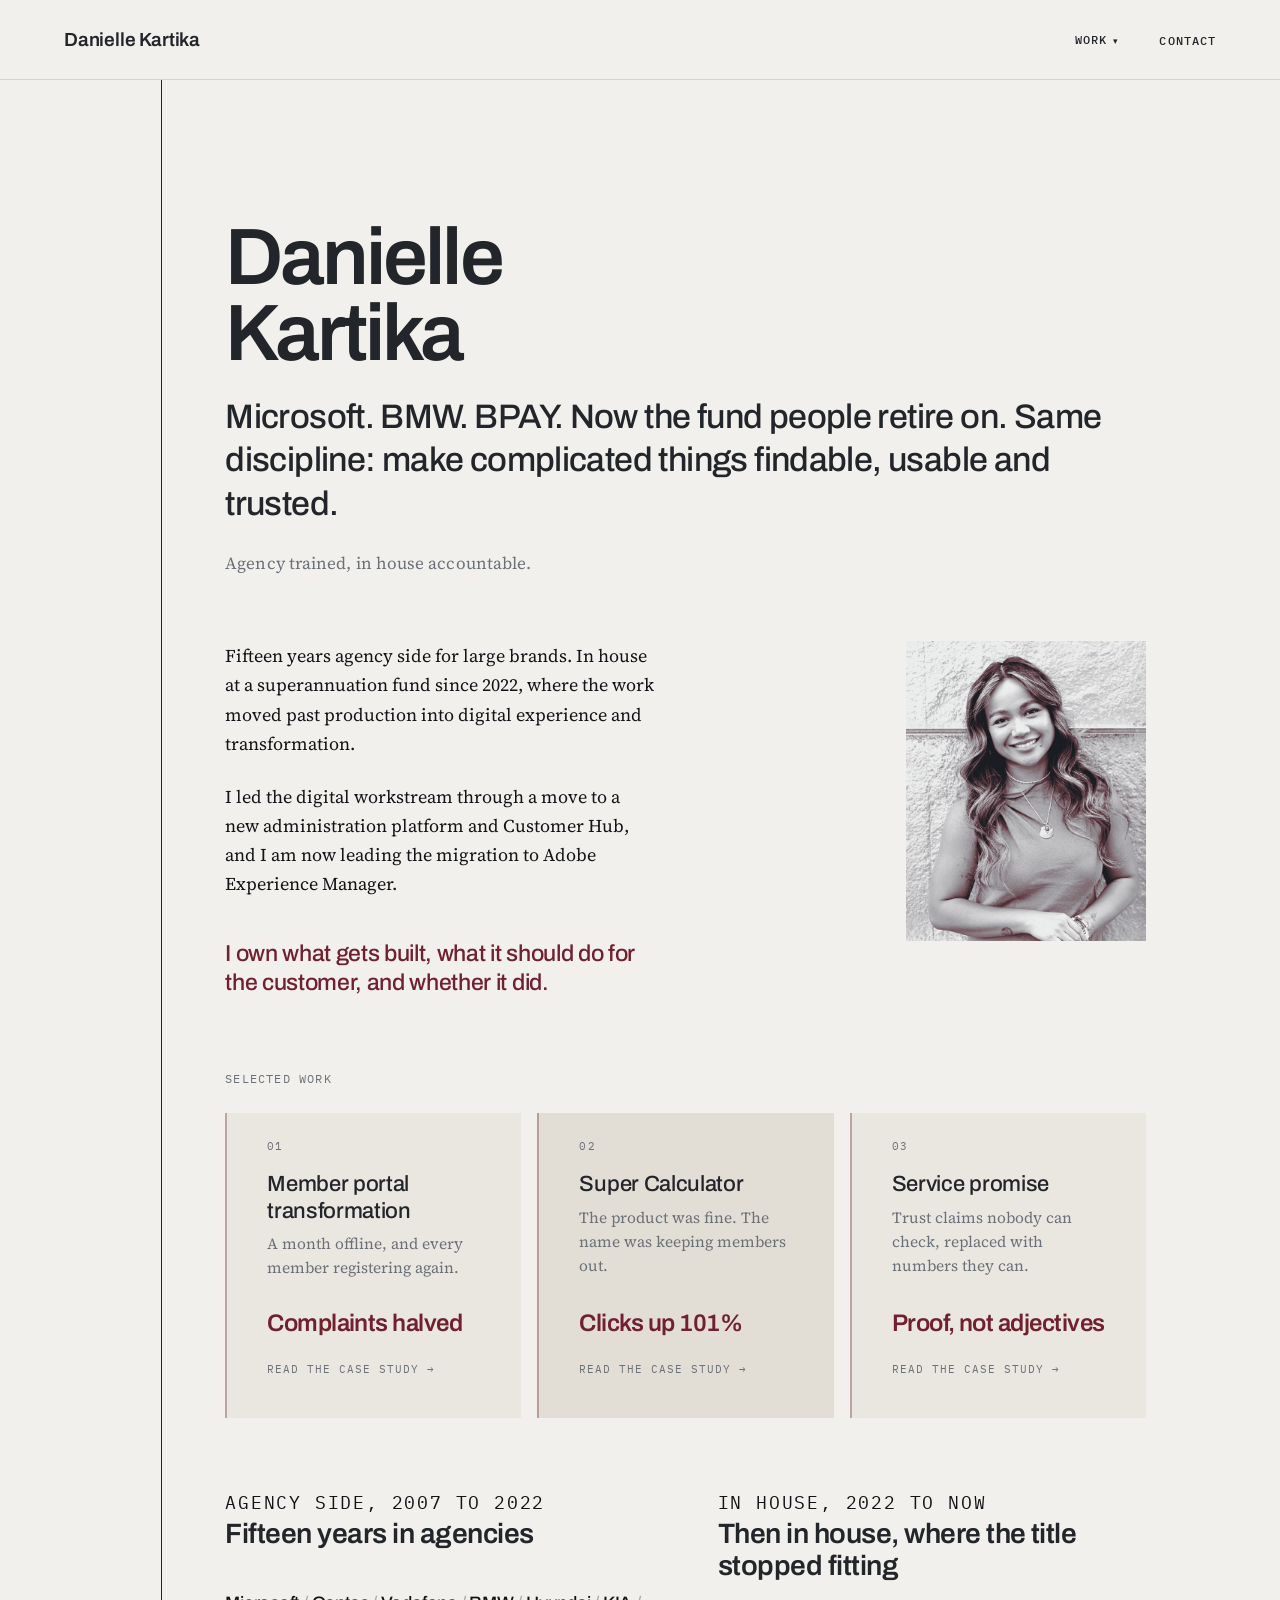
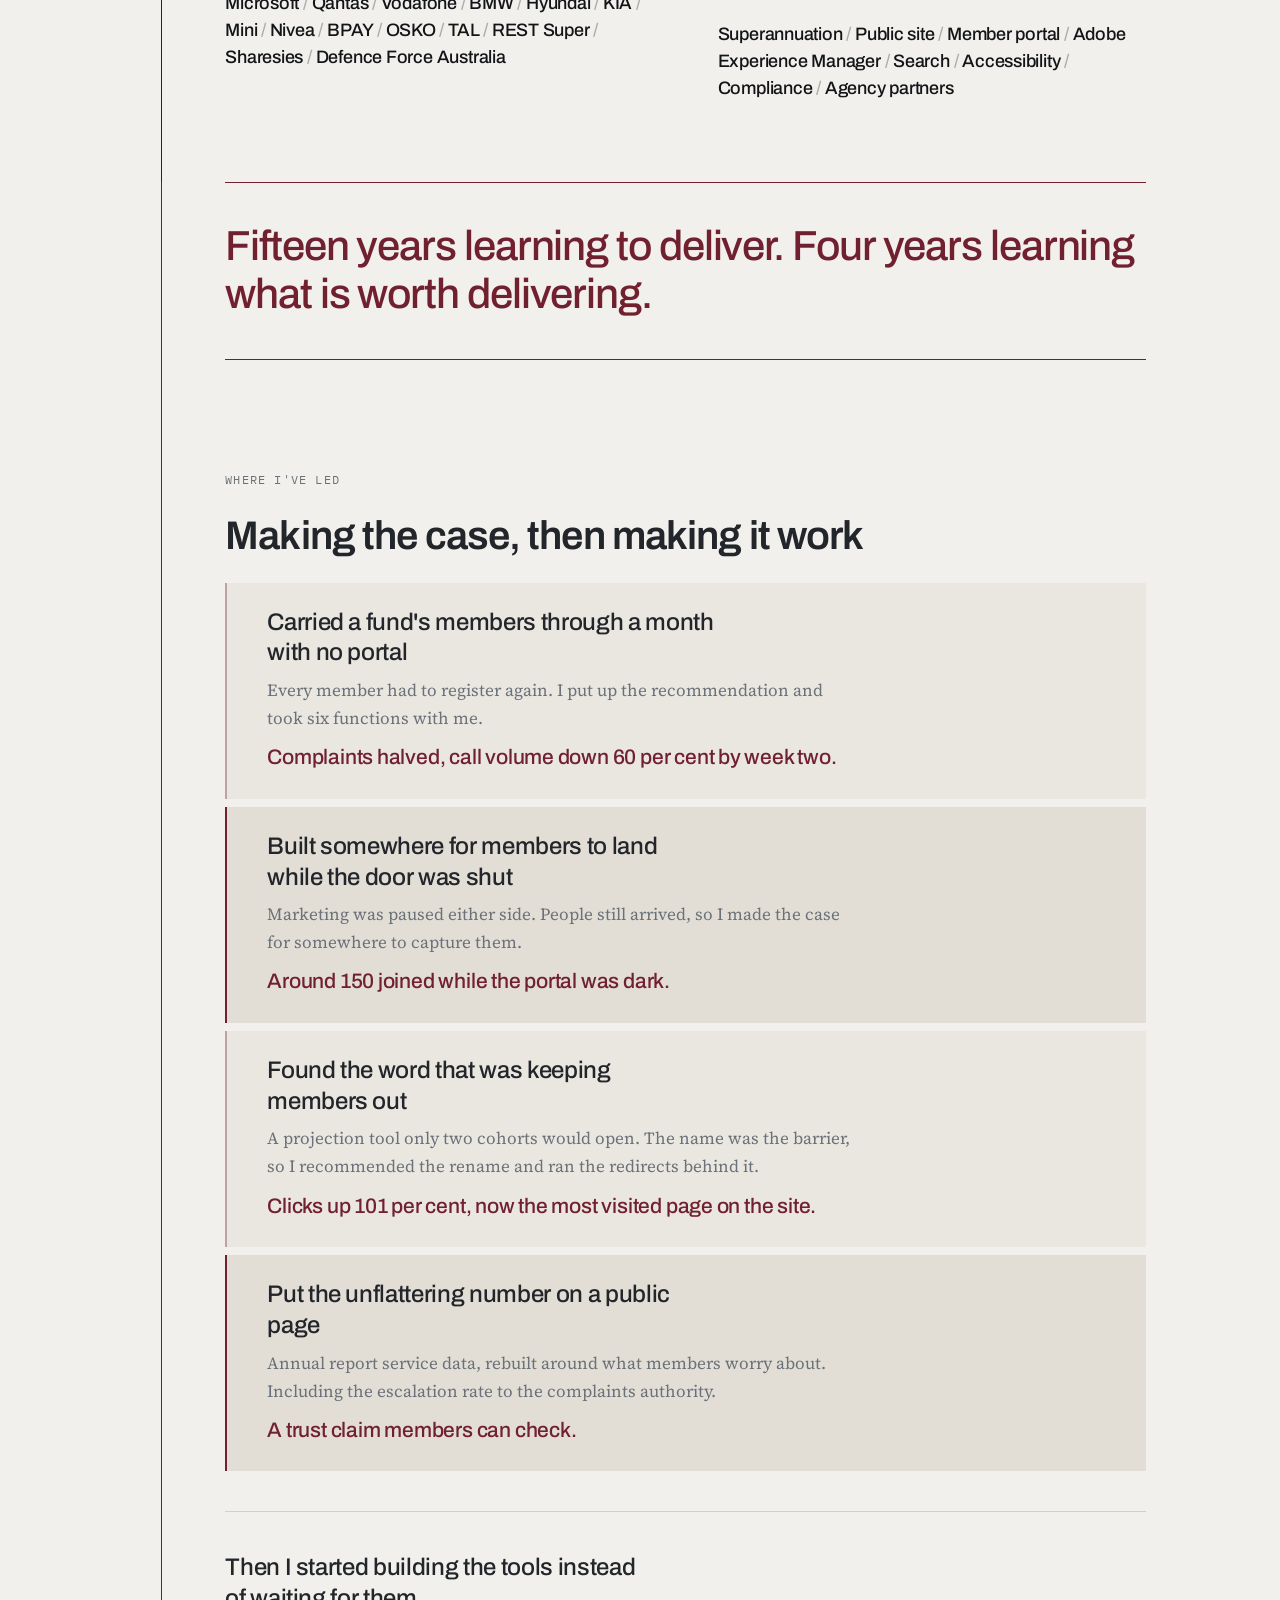
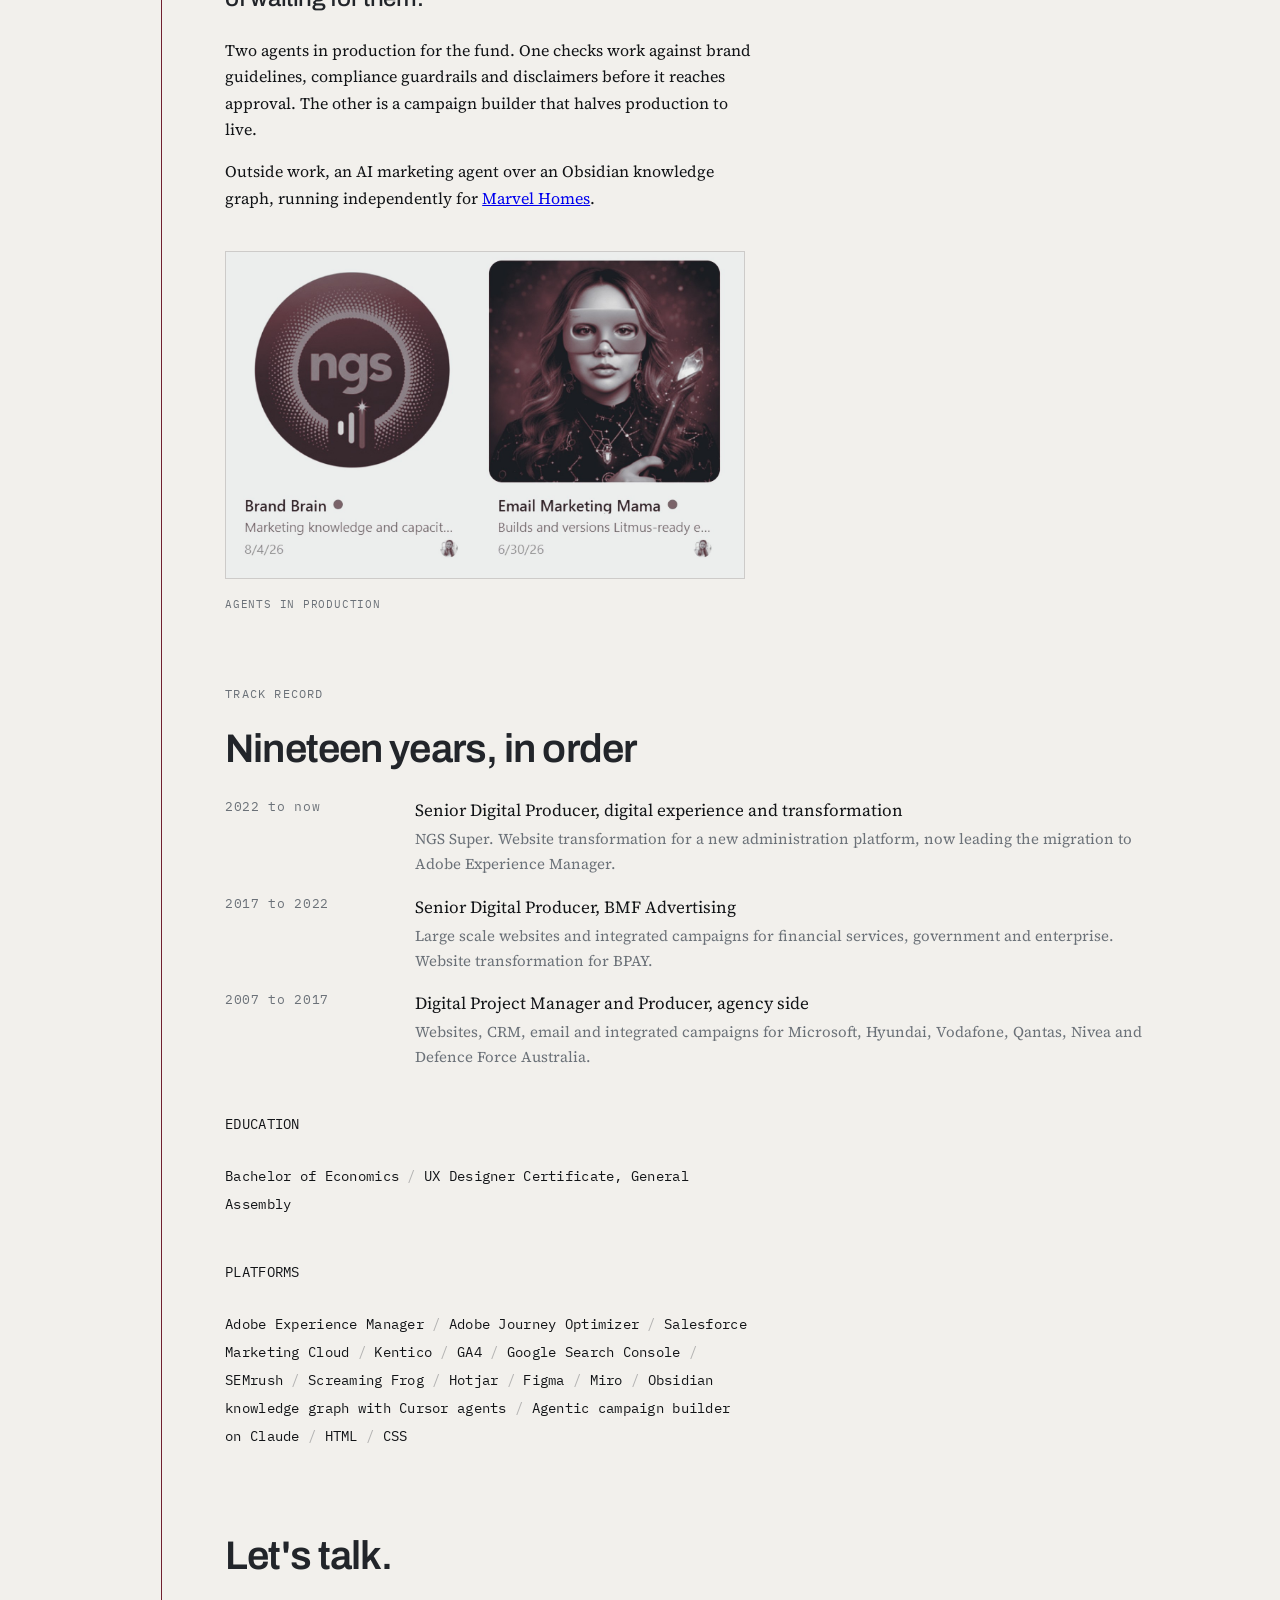
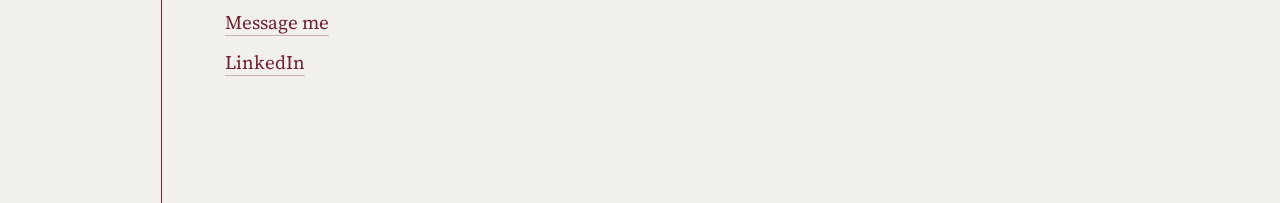
==== commit fb3c2f57: "Update homepage layout and styles" ====
--- a/index.html
+++ b/index.html
@@ -53,10 +53,44 @@
       <p class="thesis">Microsoft. BMW. BPAY. Now the fund people retire on. Same discipline: make complicated things findable, usable and trusted.</p>
       <p class="sub">Agency trained, in house accountable.</p>
 
-      <div class="intro">
-        <p>Fifteen years agency side, leading complex digital projects for large brands. Since 2022 in house at a superannuation fund, where the work moved past production into digital experience and transformation.</p>
-        <p>I led the digital workstream when the fund moved to a new administration platform and Customer Hub, bringing marketing, product, technology, member services, compliance and external partners into one experience members could actually navigate. I am now leading the migration from a legacy CMS to Adobe Experience Manager.</p>
-        <p class="kicker">I own what gets built, what it should do for the customer, and whether it did.</p>
+      <div class="introgrid">
+        <div class="intro">
+          <p>Fifteen years agency side for large brands. In house at a superannuation fund since 2022, where the work moved past production into digital experience and transformation.</p>
+          <p>I led the digital workstream through a move to a new administration platform and Customer Hub, and I am now leading the migration to Adobe Experience Manager.</p>
+          <p class="kicker">I own what gets built, what it should do for the customer, and whether it did.</p>
+        </div>
+        <img class="heroshot" src="assets/portrait-duotone.jpg" alt="Danielle Kartika" width="640" height="800">
+      </div>
+    </div>
+  </section>
+
+
+  <!-- WORK -->
+  <section id="work">
+    <div class="col">
+      <p class="eyebrow">Selected work</p>
+      <div class="deck">
+        <a class="csc" href="transformation.html">
+          <span class="n">01</span>
+          <h3>Member portal transformation</h3>
+          <p>A month offline, and every member registering again.</p>
+          <span class="stat">Complaints halved</span>
+          <span class="go">Read the case study &rarr;</span>
+        </a>
+        <a class="csc" href="calculator.html">
+          <span class="n">02</span>
+          <h3>Super Calculator</h3>
+          <p>The product was fine. The name was keeping members out.</p>
+          <span class="stat">Clicks up 101%</span>
+          <span class="go">Read the case study &rarr;</span>
+        </a>
+        <a class="csc" href="service-promise.html">
+          <span class="n">03</span>
+          <h3>Service promise</h3>
+          <p>Trust claims nobody can check, replaced with numbers they can.</p>
+          <span class="stat">Proof, not adjectives</span>
+          <span class="go">Read the case study &rarr;</span>
+        </a>
       </div>
     </div>
   </section>
@@ -64,20 +98,25 @@
   <!-- CREDENTIAL -->
   <section>
     <div class="col">
+      <div class="bands">
       <div class="band">
         <p class="eyebrow">Agency side, 2007 to 2022</p>
         <h2 class="bandhead">Fifteen years in agencies</h2>
         <p class="brands">Microsoft <span>/</span> Qantas <span>/</span> Vodafone <span>/</span> BMW <span>/</span> Hyundai <span>/</span> KIA <span>/</span> Mini <span>/</span> Nivea <span>/</span> BPAY <span>/</span> OSKO <span>/</span> TAL <span>/</span> REST Super <span>/</span> Sharesies <span>/</span> Defence Force Australia</p>
       </div>
 
-      <div class="pivot" id="pivot">
-        <p>Fifteen years learning to deliver. Four years learning what is worth delivering.</p>
-      </div>
-
       <div class="band">
         <p class="eyebrow">In house, 2022 to now</p>
         <h2 class="bandhead">Then in house, where the title stopped fitting</h2>
-      </div>
+        <p class="brands">Superannuation <span>/</span> Public site <span>/</span> Member portal <span>/</span> Adobe Experience Manager <span>/</span> Search <span>/</span> Accessibility <span>/</span> Compliance <span>/</span> Agency partners</p>
+      </div>
+      </div>
+
+      <div class="pivot" id="pivot">
+        <p>Fifteen years learning to deliver. Four years learning what is worth delivering.</p>
+      </div>
+
+
     </div>
   </section>
 
@@ -87,59 +126,36 @@
       <p class="eyebrow">Where I've led</p>
       <h2>Making the case, then making it work</h2>
 
-      <div class="owned-item">
+      <div class="owned-item alt">
         <h3>Carried a fund's members through a month with no portal</h3>
-        <p>Every member had to register again. I gathered the insight, put up the recommendation, and took six functions with me before anything went out. <span class="outcome">Complaints halved, call volume down 60 per cent by week two.</span></p>
-      </div>
-
-      <div class="owned-item">
+        <p>Every member had to register again. I put up the recommendation and took six functions with me. <span class="outcome">Complaints halved, call volume down 60 per cent by week two.</span></p>
+      </div>
+
+      <div class="owned-item alt">
         <h3>Built somewhere for members to land while the door was shut</h3>
-        <p>Marketing was paused for months either side. People still arrived, so I made the case for somewhere to capture them. <span class="outcome">Around 150 joined while the portal was dark.</span></p>
-      </div>
-
-      <div class="owned-item">
+        <p>Marketing was paused either side. People still arrived, so I made the case for somewhere to capture them. <span class="outcome">Around 150 joined while the portal was dark.</span></p>
+      </div>
+
+      <div class="owned-item alt">
         <h3>Found the word that was keeping members out</h3>
-        <p>A projection tool only two cohorts would open. The data said the product was fine and the name was the barrier, so I recommended the rename and ran the redirect programme behind it. <span class="outcome">Clicks up 101 per cent, now the most visited page on the site.</span></p>
-      </div>
-
-      <div class="owned-item">
+        <p>A projection tool only two cohorts would open. The name was the barrier, so I recommended the rename and ran the redirects behind it. <span class="outcome">Clicks up 101 per cent, now the most visited page on the site.</span></p>
+      </div>
+
+      <div class="owned-item alt">
         <h3>Put the unflattering number on a public page</h3>
-        <p>Service data that lived in an annual report, rebuilt around what members worry about rather than by department, including the escalation rate to the external complaints authority. <span class="outcome">A trust claim members can check.</span></p>
+        <p>Annual report service data, rebuilt around what members worry about. Including the escalation rate to the complaints authority. <span class="outcome">A trust claim members can check.</span></p>
       </div>
 
       <div class="aiblock">
         <p class="lead">Then I started building the tools instead of waiting for them.</p>
-        <p>Two agents in production for the fund. One is a brand and compliance brain that checks work against brand guidelines, compliance guardrails and the right disclaimers before it goes anywhere near approval. The other is a campaign builder that takes production to live and cuts it by at least half, which is days back on every campaign.</p>
-        <p>Outside work I built an AI marketing agent layered over an Obsidian knowledge graph, running independently for <a href="https://marvelhomes.com.au/" rel="noopener">Marvel Homes</a>.</p>
+        <p>Two agents in production for the fund. One checks work against brand guidelines, compliance guardrails and disclaimers before it reaches approval. The other is a campaign builder that halves production to live.</p>
+        <p>Outside work, an AI marketing agent over an Obsidian knowledge graph, running independently for <a href="https://marvelhomes.com.au/" rel="noopener">Marvel Homes</a>.</p>
         <figure>
           <img src="assets/agents.jpg" alt="Two custom AI agents in production, a brand and compliance brain and an email campaign builder">
           <figcaption>Agents in production</figcaption>
         </figure>
       </div>
 
-    </div>
-  </section>
-
-  <!-- WORK -->
-  <section>
-    <div class="col">
-      <p class="eyebrow">Selected work</p>
-      <h2>Case studies</h2>
-      <a class="work-row" href="transformation.html">
-        <span class="n">01</span>
-        <span class="t"><strong>Member portal transformation</strong><em>A month offline, without losing members</em></span>
-        <span class="arw">&rarr;</span>
-      </a>
-      <a class="work-row" href="calculator.html">
-        <span class="n">02</span>
-        <span class="t"><strong>Super Calculator</strong><em>The name was the barrier</em></span>
-        <span class="arw">&rarr;</span>
-      </a>
-      <a class="work-row" href="service-promise.html">
-        <span class="n">03</span>
-        <span class="t"><strong>Service promise</strong><em>Proof instead of adjectives</em></span>
-        <span class="arw">&rarr;</span>
-      </a>
     </div>
   </section>
 
@@ -171,7 +187,6 @@
   <!-- CONTACT -->
   <section id="contact">
     <div class="col contact">
-      <img src="assets/portrait-duotone.jpg" alt="Danielle Kartika" width="320" height="400">
       <div class="txt">
         <h2>Let's talk.</h2>
         <ul>
--- a/styles.css
+++ b/styles.css
@@ -529,3 +529,55 @@
 .aiblock img{width:100%;height:auto;display:block;border:1px solid rgba(34,37,42,.18)}
 .aiblock figcaption{font-family:var(--utility);font-size:11px;letter-spacing:.07em;
   text-transform:uppercase;color:var(--mist);margin-top:var(--s3)}
+
+/* hero: intro beside a colour portrait */
+.introgrid{display:grid;grid-template-columns:minmax(0,1fr) minmax(0,240px);
+  gap:var(--s6);align-items:start;margin-top:var(--s6)}
+.introgrid .intro{margin-top:0;max-width:54ch}
+.heroshot{width:100%;height:auto;display:block;aspect-ratio:4/5;object-fit:cover}
+@media (max-width:899px){
+  .introgrid{grid-template-columns:1fr;gap:var(--s5)}
+  .heroshot{max-width:200px}
+}
+
+/* ownership cards, two close stone tints so the set reads as steps
+   without dropping black slabs into a light page */
+.owned-item.alt{border-top:0;padding:var(--s4) var(--s5);margin-bottom:var(--s2);
+  border-left:2px solid rgba(113,32,47,.35)}
+.owned-item.alt:last-of-type{border-bottom:0}
+.owned-item.alt:nth-of-type(odd){background:#EAE7E0}
+.owned-item.alt:nth-of-type(even){background:#E2DED6;border-left-color:var(--oxblood)}
+.owned-item.alt h3{color:var(--graphite)}
+.owned-item.alt p{color:var(--mist)}
+.owned-item.alt .outcome{color:var(--oxblood)}
+
+/* contact is text only now the portrait sits in the hero */
+.contact{display:block;padding-bottom:clamp(64px,10vw,120px)}
+.contact .txt h2{margin-bottom:var(--s4)}
+
+/* ---------- case study deck ---------- */
+.deck{display:grid;grid-template-columns:repeat(3,minmax(0,1fr));gap:var(--s3);margin-top:var(--s4)}
+.csc{display:flex;flex-direction:column;text-decoration:none;color:inherit;
+  background:#EAE7E0;border-left:2px solid rgba(113,32,47,.35);
+  padding:var(--s4) var(--s5) var(--s5);
+  transition:background .18s ease,border-color .18s ease}
+.csc:nth-child(even){background:#E2DED6}
+.csc:hover{background:#DBD5CA;border-left-color:var(--oxblood)}
+.csc .n{font-family:var(--utility);font-size:11px;letter-spacing:.1em;color:var(--mist)}
+.csc h3{font-family:var(--display);font-weight:500;font-size:clamp(18px,2vw,22px);
+  line-height:1.22;letter-spacing:-.014em;margin:var(--s3) 0 var(--s2);color:var(--graphite)}
+.csc p{margin:0 0 var(--s4);font-size:15.5px;line-height:1.55;color:var(--mist);max-width:none}
+.csc .stat{font-family:var(--display);font-weight:600;font-size:clamp(19px,2.2vw,24px);
+  letter-spacing:-.022em;color:var(--oxblood);margin-top:auto}
+.csc .go{font-family:var(--utility);font-size:11px;letter-spacing:.09em;text-transform:uppercase;
+  color:var(--mist);margin-top:var(--s3)}
+.csc:hover .go{color:var(--oxblood)}
+@media (max-width:899px){.deck{grid-template-columns:1fr}}
+
+/* ---------- career bands side by side ---------- */
+.bands{display:grid;grid-template-columns:repeat(2,minmax(0,1fr));gap:var(--s6);align-items:start}
+.bands .band{margin-bottom:0}
+@media (max-width:899px){.bands{grid-template-columns:1fr;gap:var(--s5)}}
+
+/* stats bar reflows to whatever number of figures it holds */
+.stats{grid-template-columns:repeat(auto-fit,minmax(150px,1fr))}
